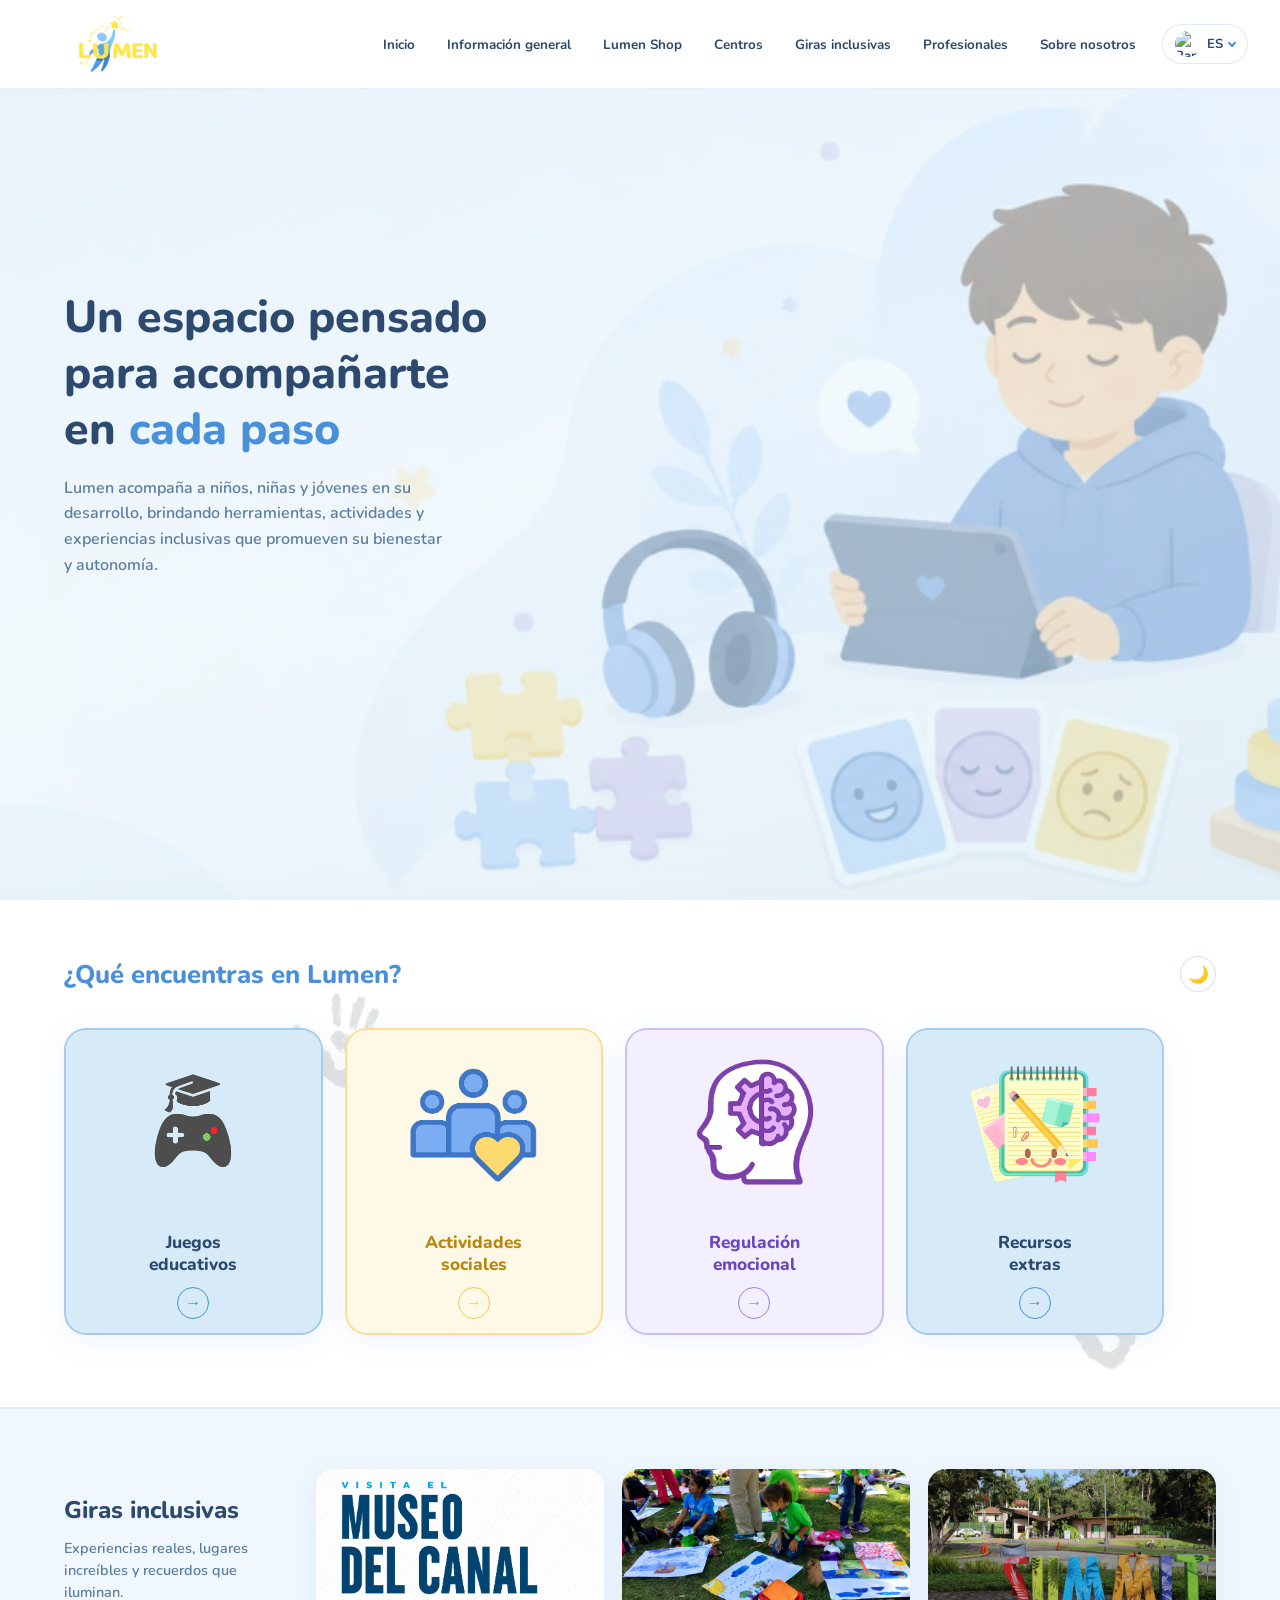
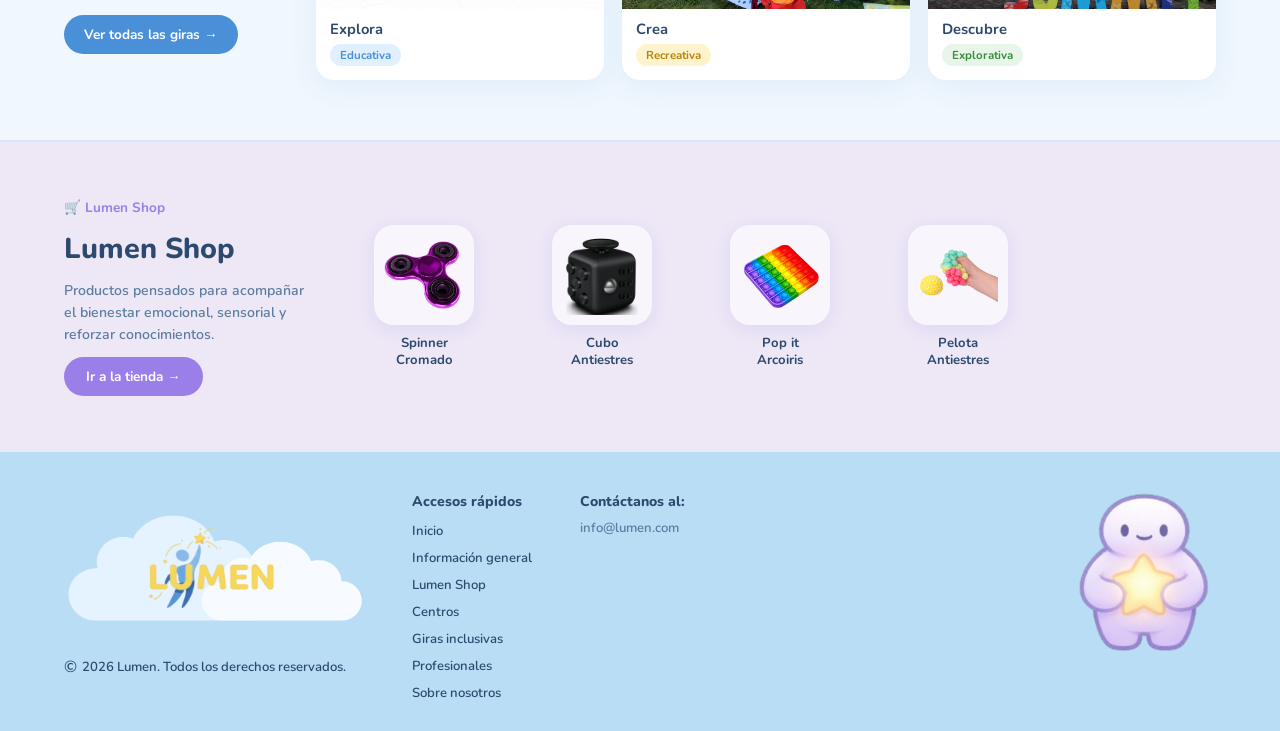
==== index.html @ 27583f51 "Update favicon link in index.html" ====
<!DOCTYPE html>
<html lang="es">
<head>
  <meta charset="UTF-8" />
  <meta name="viewport" content="width=device-width, initial-scale=1.0"/>
  <title>LUMEN</title>
  <link rel="icon" type="image/png" href="Imagenes/Lg.png"/>
  <!-- Google Fonts -->
  <link rel="preconnect" href="https://fonts.googleapis.com"/>
  <link rel="preconnect" href="https://fonts.gstatic.com" crossorigin/>
  <link href="https://fonts.googleapis.com/css2?family=Baloo+2:wght@600;800&family=Nunito:wght@400;600;700;800&display=swap" rel="stylesheet"/>
  <link rel="stylesheet" href="styles2.css"/>
</head>
 
<body>
 
  <!-- ==========================================
       PRIMERA SECCIÓN – HERO
  ========================================== -->
  <section class="hero" id="heroSection">
 
    <!-- NAVBAR -->
    <nav class="navbar" role="navigation" aria-label="Navegación principal">
 
      <!-- Logo a la izquierda -->
      <div class="nav-logo">
        <img src="Imagenes/Lg.png" alt="Logo Lumen" class="logo-img"/>
      </div>
 
      <!-- Links centrados -->
      <div class="nav-links">
 
        <!-- Inicio -->
        <a href="#" class="nav-btn" data-i18n="nav_inicio">Inicio</a>
 
        <!-- =====================================================
             INFORMACIÓN GENERAL – con dropdown
             Al hacer clic muestra submenú con temas de autismo
        ===================================================== -->
        <div class="nav-item">
          <button class="nav-btn" data-i18n="nav_info">Información general</button>
          <!-- Submenú de Información general -->
          <div class="nav-dropdown">
            <a href="#" class="nav-drop-link" data-i18n="drop_autism">¿Qué es el autismo?</a>
            <a href="#" class="nav-drop-link" data-i18n="drop_causes">Causas del autismo</a>
            <a href="#" class="nav-drop-link" data-i18n="drop_levels">Niveles de autismo</a>
            <a href="#" class="nav-drop-link" data-i18n="drop_signs">Señales de alerta</a>
            <a href="#" class="nav-drop-link" data-i18n="drop_girls">Autismo en niñas y...</a>
            <a href="#" class="nav-drop-link" data-i18n="drop_conditions">Condiciones asociadas...</a>
          </div>
        </div>
 
        <!-- Lumen Shop: enlace simple sin submenú -->
        <a href="#" class="nav-btn" data-i18n="nav_shop">Lumen Shop</a>
 
        <!-- Centros: enlace simple sin submenú -->
        <a href="#" class="nav-btn" data-i18n="nav_centers">Centros</a>
 
        <!-- Giras inclusivas: enlace simple sin submenú -->
        <a href="#" class="nav-btn" data-i18n="nav_tours">Giras inclusivas</a>
 
        <!-- Profesionales: enlace simple sin submenú -->
        <a href="#" class="nav-btn" data-i18n="nav_pros">Profesionales</a>
 
        <!-- =====================================================
             SOBRE NOSOTROS – con dropdown
             Al hacer clic muestra submenú con páginas internas
        ===================================================== -->
        <div class="nav-item">
          <button class="nav-btn" data-i18n="nav_about">Sobre nosotros</button>
          <!-- Submenú de Sobre nosotros -->
          <div class="nav-dropdown">
            <a href="#" class="nav-drop-link" data-i18n="drop_who">¿Quiénes somos?</a>
            <a href="#" class="nav-drop-link" data-i18n="drop_mission">Misión y visión</a>
            <a href="#" class="nav-drop-link" data-i18n="drop_contact">Contacto</a>
          </div>
        </div>
 
      </div>
 
      <!-- Controles: solo idioma (el tema está en sections-header) -->
      <div class="nav-controls">
 
        <!-- Selector de idioma -->
        <div class="lang-wrapper" id="langWrapper">
          <button class="lang-btn" id="langBtn"
                  aria-haspopup="listbox"
                  aria-expanded="false"
                  aria-label="Seleccionar idioma">
            <img src="https://flagcdn.com/w80/es.png" class="flag" id="langFlag" alt="Bandera"/>
            <span id="langLabel">ES</span>
            <span class="lang-chevron"></span>
          </button>
 
          <div class="lang-dropdown" id="langDropdown" role="listbox">
            <div class="lang-option selected" role="option" data-lang="es" tabindex="0">
              <img src="https://flagcdn.com/w80/es.png" class="flag" alt="Español"/>
              <span>ES</span>
            </div>
            <div class="lang-option" role="option" data-lang="en" tabindex="0">
              <img src="https://flagcdn.com/w80/gb.png" class="flag" alt="English"/>
              <span>EN</span>
            </div>
          </div>
        </div>
 
      </div>
    </nav>
 
    <!-- CONTENIDO HERO -->
    <div class="hero-content">
 
      <div class="hero-text">
        <!-- Título con palabra resaltada -->
        <h1 class="hero-title">
          <span data-i18n="hero_title_1">Un espacio pensado<br>para acompañarte<br>en </span>
          <span class="hero-highlight" data-i18n="hero_title_highlight">cada paso</span>
        </h1>
 
        <!-- Descripción -->
        <p class="hero-description" data-i18n="hero_desc">
          Lumen acompaña a niños, niñas y jóvenes en su desarrollo, brindando herramientas,
          actividades y experiencias inclusivas que promueven su bienestar y autonomía.
        </p>
      </div>
 
    </div>
 
  </section>
 
  <!-- ==========================================
       SEGUNDA SECCIÓN – ¿QUÉ ENCUENTRAS EN LUMEN?
  ========================================== -->
  <section class="sections-wrapper" aria-labelledby="sectionsHeading">
 
    <!-- Botón de tema reubicado aquí, reemplaza el badge "Modo Guiado" -->
    <div class="sections-header">
      <h2 class="sections-title" id="sectionsHeading" data-i18n="sections_title">
        ¿Qué encuentras en Lumen?
      </h2>
      <!-- Botón modo oscuro/claro -->
      <button class="theme-btn" id="themeBtn" aria-label="Cambiar tema">
        <span class="theme-icon" id="themeIcon">🌙</span>
      </button>
    </div>
 
    <!-- Huellas decorativas de fondo -->
    <div class="handprints" aria-hidden="true">
      <span class="hp hp1">
        <img src="Imagenes/H.png" alt="Huellas de manos"/>
      </span>
      <span class="hp hp2">
        <img src="Imagenes/H.png" alt="Huellas de manos"/>
      </span>
      <span class="hp hp3">
        <img src="Imagenes/H.png" alt="Huellas de manos"/>
      </span>
    </div>
 
    <div class="cards-grid">
 
      <!-- JUEGOS EDUCATIVOS -->
      <a class="section-card card-blue" href="https://www.google.com">
        <div class="card-img-area">
          <div class="card-img-placeholder">
            <img src="Imagenes/J.E.png" alt="Juegos educativos"/>
          </div>
        </div>
        <div class="card-label" data-i18n="card_juegos">Juegos<br>educativos</div>
        <div class="card-arrow">→</div>
      </a>
 
      <!-- ACTIVIDADES SOCIALES -->
      <a class="section-card card-yellow" href="#">
        <div class="card-img-area">
          <div class="card-img-placeholder">
            <img src="Imagenes/actividades sociales.png" alt="Actividades sociales"/>
          </div>
        </div>
        <div class="card-label" data-i18n="card_actividades">Actividades<br>sociales</div>
        <div class="card-arrow">→</div>
      </a>
 
      <!-- REGULACIÓN EMOCIONAL -->
      <a class="section-card card-purple" href="#">
        <div class="card-img-area">
          <div class="card-img-placeholder">
            <img src="Imagenes/Re.E..png" alt="Regulación emocional"/>
          </div>
        </div>
        <div class="card-label" data-i18n="card_regulacion">Regulación<br>emocional</div>
        <div class="card-arrow">→</div>
      </a>
 
      <!-- RECURSOS EXTRAS -->
      <a class="section-card card-blue" href="#">
        <div class="card-img-area">
          <div class="card-img-placeholder">
            <img src="Imagenes/Recursos Extra.png" alt="Recursos extras"/>
          </div>
        </div>
        <div class="card-label" data-i18n="card_recursos">Recursos<br>extras</div>
        <div class="card-arrow">→</div>
      </a>
 
    </div>
  </section>
 
  <!-- ==========================================
       TERCERA SECCIÓN – GIRAS INCLUSIVAS
  ========================================== -->
  <section id="giras" class="tours-section" aria-labelledby="toursHeading">
 
    <div class="tours-left">
      <h2 class="tours-title" id="toursHeading" data-i18n="tours_title">Giras inclusivas</h2>
      <p class="tours-desc" data-i18n="tours_desc">Experiencias reales, lugares increíbles y recuerdos que iluminan.</p>
      <a href="#" class="tours-btn" data-i18n="tours_btn">Ver todas las giras →</a>
    </div>
 
    <div class="tours-cards">
 
      <div class="tour-card">
        <div class="tour-img-wrap">
          <img src="Imagenes/MC.png" alt="Museo del Canal" class="tour-img"/>
        </div>
        <div class="tour-card-label">
          <span data-i18n="tour1_name">Explora</span>
          <span class="tour-tag tour-tag-edu" data-i18n="tour1_tag">Educativa</span>
        </div>
      </div>
 
      <div class="tour-card">
        <div class="tour-img-wrap">
          <img src="Imagenes/Create.png" alt="Crea" class="tour-img" />
        </div>
        <div class="tour-card-label">
          <span data-i18n="tour2_name">Crea</span>
          <span class="tour-tag tour-tag-rec" data-i18n="tour2_tag">Recreativa</span>
        </div>
      </div>
 
      <div class="tour-card">
        <div class="tour-img-wrap">
          <img src="Imagenes/S.png" alt="Descubre" class="tour-img"/>
        </div>
        <div class="tour-card-label">
          <span data-i18n="tour3_name">Descubre</span>
          <span class="tour-tag tour-tag-exp" data-i18n="tour3_tag">Explorativa</span>
        </div>
      </div>
 
    </div>
  </section>
 
  <!-- ==========================================
       CUARTA SECCIÓN – LUMEN SHOP
  ========================================== -->
  <section id="shop" class="shop-section" aria-labelledby="shopHeading">
 
    <div class="shop-left">
      <p class="shop-icon-label">🛒 <span data-i18n="shop_label">Lumen Shop</span></p>
      <h2 class="shop-title" id="shopHeading" data-i18n="shop_title">Lumen Shop</h2>
      <p class="shop-desc" data-i18n="shop_desc">Productos pensados para acompañar el bienestar emocional, sensorial y reforzar conocimientos.</p>
      <a href="#" class="shop-btn" data-i18n="shop_btn">Ir a la tienda →</a>
    </div>
 
    <div class="shop-products">
 
      <div class="product-card">
        <div class="product-img-wrap">
          <img src="Imagenes/Spinner.png" alt="Spinner Cromado" class="product-img"/>
        </div>
        <p class="product-name" data-i18n="prod1">Spinner<br>Cromado</p>
      </div>
 
      <div class="product-card">
        <div class="product-img-wrap">
          <img src="Imagenes/Cubo.png" alt="Cubo Antiestres" class="product-img"/>
        </div>
        <p class="product-name" data-i18n="prod2">Cubo<br>Antiestres</p>
      </div>
 
      <div class="product-card">
        <div class="product-img-wrap">
          <img src="Imagenes/POP.png" alt="Pop it Arcoiris" class="product-img"/>
        </div>
        <p class="product-name" data-i18n="prod3">Pop it<br>Arcoiris</p>
      </div>
 
      <div class="product-card">
        <div class="product-img-wrap">
          <img src="Imagenes/Pelota.png" alt="Pelota Antiestres" class="product-img"/>
        </div>
        <p class="product-name" data-i18n="prod4">Pelota<br>Antiestres</p>
      </div>
 
    </div>
  </section>
 
  <!-- ==========================================
       FOOTER
  ========================================== -->
  <footer class="site-footer" role="contentinfo">
 
    <div class="footer-brand">
      <div class="footer-logo-wrap">
        <img src="Imagenes/cloud.png" alt="Logo Lumen" class="footer-logo-img"/>
            </div>
      <p class="footer-copy">
        <span class="copy-icon">©</span>
        <span data-i18n="footer_copy">2026 Lumen. Todos los derechos reservados.</span>
      </p>
    </div>
 
    <div class="footer-links">
      <p class="footer-col-title" data-i18n="footer_access">Accesos rápidos</p>
      <ul>
        <li><a href="#" data-i18n="nav_home">Inicio</a></li>
        <li><a href="#" data-i18n="nav_info">Información general</a></li>
        <li><a href="#" data-i18n="nav_shop">Lumen Shop</a></li>
        <li><a href="#" data-i18n="nav_centers">Centros</a></li>
        <li><a href="#" data-i18n="nav_tours">Giras inclusivas</a></li>
        <li><a href="#" data-i18n="nav_pros">Profesionales</a></li>
        <li><a href="#" data-i18n="nav_about">Sobre nosotros</a></li>
      </ul>
    </div>
 
    <div class="footer-contact">
      <p class="footer-col-title" data-i18n="footer_contact">Contáctanos al:</p>
      <p class="footer-contact-info">info@lumen.com</p>
    </div>
 
    <div class="footer-mascot" aria-hidden="true">
      <img src="Imagenes/Nu.png" alt="Mascota Lumen" class="mascot-img"/>
    </div>
 
  </footer>
 
  <script src="script2.js"></script>
 
</body>
</html>
---- styles2.css ----
/* =========================================================
   VARIABLES DEL TEMA – MODO CLARO
   Define todos los colores, sombras y radios del sitio.
   Modificar aquí afecta globalmente el diseño.
========================================================= */
:root {
  /* Colores principales de marca */
  --gold:           #f7c94b;
  --gold-dark:      #e8a800;
  --blue-brand:     #4a90d9;
  --blue-dark:      #2563ae;
  --blue-figure:    #5ab0e8;
  --purple-brand:   #9b7fe8;
  --yellow-brand:   #f9c74f;
  --green-brand:    #90be6d;
 
  /* Colores de texto en modo claro */
  --text-main:      #2d4a6e;
  --text-soft:      #5a7da0;
  --text-light:     #8aafc8;
 
  /* Colores de fondo en modo claro */
  --bg-body:        #f0f7fd;
  --bg-hero:        #dff0fb;
  --bg-card:        #ffffff;
  --bg-card-lavel:  #ffffff;
  --bg-sections:    #ffffff;
  --bg-shop:        #ede7f6;
  --bg-footer:      #b8ddf5;
 
  /* Fondo de la navbar: blanco sólido en modo claro */
  --bg-navbar:      #ffffff;
  /* Color de los links de la navbar en modo claro */
  --nav-link-color: #2d4a6e;
  /* Borde inferior de la navbar */
  --nav-border:     rgba(74,144,217,.15);
 
  /* Bordes y sombras */
  --border-card:    rgba(74,144,217,.14);
  --shadow-soft:    0 8px 32px rgba(74,144,217,.13);
  --shadow-card:    0 6px 28px rgba(74,144,217,.10);
  --shadow-hover:   0 18px 42px rgba(74,144,217,.22);
 
  /* Radios y transición global */
  --radius-pill:    999px;
  --radius-card:    22px;
  --transition:     0.28s cubic-bezier(.4,0,.2,1);
}
 
/* =========================================================
   MODO OSCURO
   Se activa cuando el <html> tiene data-theme="dark".
   Sobreescribe las variables del modo claro con versiones oscuras.
   Cómo funciona: JavaScript agrega data-theme="dark" al <html>
   y estas variables reemplazan automáticamente a las del :root.
========================================================= */
[data-theme="dark"] {
  /* Fondos oscuros para cada sección */
  --bg-body:        #0f1923;
  --bg-hero:        #111e2d;
  --bg-card:        rgba(30,50,80,.6);
  --bg-sections:    #12202e;
  --bg-shop:        #1e1535;
  --bg-footer:      #0d1b2a;
 
  /* Navbar oscura: fondo semi-transparente con blur */
  --bg-navbar:      rgba(15,25,35,.95);
  /* Links de la navbar en modo oscuro */
  --nav-link-color: #c8dff0;
  /* Borde inferior más visible en modo oscuro */
  --nav-border:     rgba(74,144,217,.2);
 
  /* Textos adaptados para fondos oscuros */
  --text-main:      #e0eaf4;
  --text-soft:      #8aafc8;
  --text-light:     #5a7da0;
 
  /* Bordes y sombras en modo oscuro */
  --border-card:    rgba(74,144,217,.22);
  --shadow-soft:    0 8px 32px rgba(0,0,0,.35);
  --shadow-card:    0 6px 28px rgba(0,0,0,.3);
  --shadow-hover:   0 18px 42px rgba(74,144,217,.18);
 
  /* Azules ligeramente más claros para mejor contraste */
  --blue-brand:     #5aa3e8;
  --blue-dark:      #7bb8f0;
}
 
/* =========================================================
   RESET BASE
   Elimina márgenes y paddings por defecto del navegador
========================================================= */
*, *::before, *::after {
  margin: 0;
  padding: 0;
  box-sizing: border-box;
}
 
html {
  scroll-behavior: smooth;
  /* Transición suave al cambiar de tema */
  transition: background-color .3s ease, color .3s ease;
}
 
body {
  font-family: 'Nunito', sans-serif;
  min-height: 100vh;
  overflow-x: hidden;
  background: var(--bg-body);
  color: var(--text-main);
  /* Transición al cambiar tema afecta fondo y texto del body */
  transition: background-color .3s ease, color .3s ease;
}
 
/* =========================================================
   NAVBAR – Barra de navegación principal
   Modificada para coincidir con el diseño de referencia:
   - Fondo blanco en modo claro, oscuro en modo dark
   - Borde inferior sutil
   - Logo izquierda | Links centro | Controles derecha
========================================================= */

.navbar {
  position: fixed;
  top: 0;
  left: 0;
  width: 100%;

  z-index: 1000;

  display: flex;
  justify-content: space-between;
  align-items: center;
  gap: 12px;

  padding: 14px 32px;

  background: var(--bg-navbar);
  border-bottom: 1.5px solid var(--nav-border);

  backdrop-filter: blur(12px);

  transition: background .3s ease, border-color .3s ease;

  flex-wrap: wrap;
}
 
/*Logo de la barra de navegacion
   Posicionado a la izquierda, combina imagen + texto */
.nav-logo {
  display: flex;
  align-items: left;
  gap: 6px;
  flex-shrink: 0; /* Evita que el logo se encoja */
  text-decoration: none;
}
 
/* Imagen del logo */
.logo-img {
  width: 170px;
  height: 60px;
  object-fit: contain;
}

/* LINKS DE NAVEGACIÓN */
.nav-links {
  display: flex;
  align-items: right;
  gap: 4px;
  flex-wrap: wrap;
  justify-content: right;
  flex: 1; /* Ocupa el espacio central disponible */
}
 
/* Estilo base de cada botón de navegación */
.nav-btn {
  font-family: 'Nunito', sans-serif;
  font-size: .84rem;
  font-weight: 700;
/* Color del texto adaptado a la variable del tema */

  color: var(--nav-link-color);

 /* Fondo transparente con bordes redondeados */

  background: transparent;
  border: none;
  border-radius: var(--radius-pill);

  padding: 7px 14px;
  cursor: pointer;
  white-space: nowrap;

  text-decoration: none;

  transition: var(--transition);
}

/* Hover: fondo azul muy suave */
.nav-btn:hover {
  background: rgba(74,144,217,.08);
  color: var(--blue-brand);
}
 
/* Estado activo: pill azul sólido (solo para "Inicio") */
.nav-btn.active {
  background: var(--blue-brand);
  color: #ffffff;
  padding: 7px 20px;
}
 
.nav-btn.active:hover {
  background: var(--blue-dark);
  color: #ffffff;
}
 
/* CONTROLES DERECHOS – botón de tema + idioma*/
.nav-controls {
  display: flex;
  align-items: center;
  gap: 8px;
  flex-shrink: 0;
}
 
/* BOTÓN DE CAMBIO DE TEMA (MODO OSCURO / CLARO) */
.theme-btn {
  /* Círculo compacto para el ícono de tema */
  width: 36px;
  height: 36px;
  border-radius: 50%;
 
  /* Borde sutil color azul marca */
  border: 1.5px solid rgba(74,144,217,.25);
 
  /* Fondo claro con efecto cristal */
  background: rgba(255,255,255,.7);
  backdrop-filter: blur(6px);
 
  cursor: pointer;
  display: flex;
  align-items: center;
  justify-content: center;
  font-size: 1.05rem;
 
  transition: var(--transition);
}
 
.theme-btn:hover {
  background: rgba(255,255,255,.95);
  transform: scale(1.1) rotate(15deg);
  box-shadow: var(--shadow-soft);
}
 
/* Adaptación del botón de tema en modo oscuro */
[data-theme="dark"] .theme-btn {
  background: rgba(30,50,80,.7);
  border-color: rgba(100,160,220,.4);
}
 
[data-theme="dark"] .theme-btn:hover {
  background: rgba(40,65,100,.9);
}
 
/* SELECTOR DE IDIOMA
   Muestra bandera circular + código de idioma*/
.lang-wrapper {
  position: relative;
}
 
/* Botón del selector de idioma */
.lang-btn {
  display: flex;
  align-items: center;
  gap: 6px;
  padding: 6px 12px;
 
  border: 1.5px solid rgba(74,144,217,.2);
  border-radius: var(--radius-pill);
 
  /* Fondo semi-transparente */
  background: rgba(255,255,255,.6);
  backdrop-filter: blur(8px);
 
  cursor: pointer;
  font-family: 'Nunito', sans-serif;
  font-size: .82rem;
  font-weight: 700;
  color: var(--text-main);
  transition: var(--transition);
}
 
.lang-btn:hover {
  background: rgba(255,255,255,.95);
  box-shadow: var(--shadow-soft);
}
 
/* Adaptación del selector de idioma en modo oscuro */
[data-theme="dark"] .lang-btn {
  background: rgba(30,50,80,.7);
  border-color: rgba(100,160,220,.3);
  color: var(--text-main);
}
 
/* Flecha indicadora del dropdown de idioma */
.lang-chevron {
  display: inline-block;
  border-right: 2px solid var(--blue-brand);
  border-bottom: 2px solid var(--blue-brand);
  width: 6px;
  height: 6px;
  transform: rotate(45deg);
  transition: transform var(--transition);
  margin-top: -3px;
}
 
/* Rota la flecha cuando el dropdown está abierto */
.lang-btn[aria-expanded="true"] .lang-chevron {
  transform: rotate(-135deg);
  margin-top: 2px;
}
 
/* Panel del dropdown de idioma */
.lang-dropdown {
  position: absolute;
  top: calc(100% + 8px);
  right: 0;
  min-width: 100px;
  background: var(--bg-card);
  border: 1.5px solid var(--border-card);
  border-radius: 14px;
  overflow: hidden;
  box-shadow: var(--shadow-soft);
 
  /* Estado inicial: oculto con animación */
  opacity: 0;
  transform: translateY(-6px) scale(.96);
  pointer-events: none;
  transition: opacity .22s ease, transform .22s ease;
  z-index: 200;
}
 
/* Estado abierto del dropdown de idioma */
.lang-dropdown.open {
  opacity: 1;
  transform: translateY(0) scale(1);
  pointer-events: all;
}
 
/* Cada opción dentro del dropdown de idioma */
.lang-option {
  display: flex;
  align-items: center;
  gap: 8px;
  padding: 10px 16px;
  cursor: pointer;
  font-size: .85rem;
  font-weight: 700;
  color: var(--text-main);
  transition: background var(--transition);
}
 
.lang-option:hover    { background: var(--bg-sections); }
.lang-option.selected { background: rgba(74,144,217,.12); }
 
/* Bandera circular en navbar y dropdown */
.flag {
  width: 26px;
  height: 26px;
  border-radius: 50%;
  object-fit: cover;
  flex-shrink: 0;
}
 
/* =========================================================
   DROPDOWN DE NAVEGACIÓN
   Submenú que aparece al hacer clic en botones específicos.
   Se muestra solo cuando el .nav-item tiene clase "open",
   la cual es añadida/removida por JavaScript.
========================================================= */
 
/* Contenedor relativo para que el dropdown se posicione correctamente */
.nav-item {
  position: relative;
  display: inline-flex;
}
 
/* Panel del dropdown de navegación – oculto por defecto */
.nav-dropdown {
  position: absolute;
  top: calc(100% + 2px);
  left: 0;
  min-width: 210px;
 
  /* Fondo azul igual al de los botones activos */
  background: var(--blue-brand);
  border-radius: 14px;
  overflow: hidden;
  box-shadow: 0 12px 36px #649dd3;
  border: 1.5px solid rgba(255,255,255,.18);
 
  /* Estado oculto con animación de entrada */
  opacity: 0;
  transform: translateY(-8px) scale(.97);
  pointer-events: none;
  transition: opacity .22s ease, transform .22s ease;
  z-index: 300;
}
 

/* Mostrar dropdown al pasar el cursor */
.nav-item:hover .nav-dropdown {
  opacity: 1;
  transform: translateY(0) scale(1);
  pointer-events: all;
}
 
/* Links individuales dentro del dropdown de navegación */
.nav-drop-link {
  display: block;
  padding: 10px 18px;
  font-family: 'Nunito', sans-serif;
  font-size: .84rem;
  font-weight: 700;
 
  /* Texto blanco sobre fondo azul */
  color: #ffffff;
  text-decoration: none;
 
  /* Separador entre links */
  border-bottom: 1px solid rgba(255,255,255,.12);
  transition: background var(--transition), padding-left var(--transition);
}
 
.nav-drop-link:last-child {
  border-bottom: none;
}
 
/* Hover: fondo más claro + desplazamiento del texto */
.nav-drop-link:hover {
  background: rgba(255,255,255,.18);
  padding-left: 24px;
}
 
/* Adaptación del dropdown de nav en modo oscuro */
[data-theme="dark"] .nav-dropdown {
  background: #1a3050;
  border-color: rgba(100,160,220,.3);
  box-shadow: 0 12px 36px rgba(0,0,0,.4);
}
 
/* =========================================================
   HERO – SECCIÓN PRINCIPAL
   Fondo con imagen personalizable, overlay de color
========================================================= */
.hero {
  position: relative;
  min-height: 100vh;
  display: flex;
  flex-direction: column;
 
  /* IMAGEN DE FONDO – cambia esta ruta para actualizarla */
  background-image: url('Imagenes/Bg4.0.png');
  background-size: cover;
  background-position: center;
  background-repeat: no-repeat;
 
  /* Color de fondo si la imagen no carga */
  background-color: var(--bg-hero);
  transition: background-color .3s ease;
}
 
/* Overlay semitransparente sobre la imagen de fondo */
.hero::before {
  content: '';
  position: absolute;
  inset: 0;
  background: linear-gradient(
    160deg,
    rgba(223,240,251,0.72) 0%,
    rgba(234,246,253,0.60) 50%,
    rgba(212,236,247,0.55) 100%
  );
  pointer-events: none;
  transition: background .3s ease;
}
 
/* Overlay más oscuro en modo dark para mantener legibilidad */
[data-theme="dark"] .hero::before {
  background: linear-gradient(
    160deg,
    rgba(10,20,35,0.82) 0%,
    rgba(15,28,48,0.75) 50%,
    rgba(10,22,40,0.80) 100%
  );
}
 
/* Contenido del hero: texto centrado verticalmente */
.hero-content {
  position: relative;
  z-index: 1;
  flex: 1;
  display: flex;
  align-items: center;
  padding: 40px 5vw 72px;
}
 
.hero-text { max-width: 460px; }
 
/* Título principal grande */
.hero-title {
  font-family: 'Nunito', sans-serif;
  font-size: clamp(1.8rem, 4vw, 2.8rem);
  font-weight: 800;
  color: var(--text-main);
  line-height: 1.25;
  margin-bottom: 18px;
}
 
/* Palabra resaltada en azul dentro del título */
.hero-highlight { color: var(--blue-brand); }
 
/* Descripción debajo del título */
.hero-description {
  font-size: clamp(.88rem, 1.5vw, 1rem);
  font-weight: 600;
  color: var(--text-soft);
  line-height: 1.6;
  max-width: 380px;
}
 
/* SEGUNDA SECCIÓN – ¿QUÉ ENCUENTRAS EN LUMEN?*/
.sections-wrapper {
  background: var(--bg-sections);
  padding: 56px 5vw 72px;
  position: relative;
  overflow: hidden;
  transition: background .3s ease;
}
 
/* Cabecera: título y badge en la misma fila */
.sections-header {
  display: flex;
  align-items: center;
  justify-content: space-between;
  margin-bottom: 36px;
  flex-wrap: wrap;
  gap: 12px;
}
 
.sections-title {
  font-family: 'Nunito', sans-serif;
  font-size: clamp(1.2rem, 2.5vw, 1.6rem);
  font-weight: 800;
  color: var(--blue-brand);
}
 

/* Huellas decorativas en el fondo de la sección */
.handprints {
    position: absolute;
    inset: 0;
    pointer-events: none;
    overflow: hidden;
}

.hp {
    position: absolute;
    opacity: .12;
}

[data-theme="dark"] .hp {
    opacity: .06;
}

.hp img {
    width: 220px;
    height: auto;
    display: block;
    filter: brightness(0.14);
}

[data-theme="dark"] .hp img {
    filter: brightness(1.2);
}

.hp1 {
    bottom: 10%;
    left: 2%;
    transform: rotate(-30deg);
}

.hp2 {
    top: 15%;
    left: 18%;
    transform: rotate(15deg);
}

.hp3 {
    bottom: 5%;
    right: 5%;
    transform: rotate(10deg);
}

/* Grid de 4 tarjetas */
.cards-grid {
  display: grid;
  grid-template-columns: repeat(4, 1fr);;
  gap: 22px;
  max-width: 1100px;
  position: relative;
  z-index: 1;
}
 
/* Base de cada tarjeta (es un enlace <a>) */
.section-card {
  background: var(--bg-card);
  border-radius: var(--radius-card);
  border: 2px solid transparent;
  box-shadow: var(--shadow-card);
  overflow: hidden;
  display: flex;
  flex-direction: column;
  text-decoration: none;
  color: inherit;
  transition: transform var(--transition), box-shadow var(--transition), border-color var(--transition);
}
 
.section-card:hover {
  transform: translateY(-7px);
  box-shadow: var(--shadow-hover);
}
 
/* Colores de borde por categoría */
.card-blue:hover   { border-color: var(--blue-brand); }
.card-yellow:hover { border-color: var(--yellow-brand); }
.card-purple:hover { border-color: var(--purple-brand); }
 
/* Área de imagen dentro de la tarjeta */
.card-img-area {
  display: flex;
  align-items: center;
  justify-content: center;
  padding: 28px 20px;
  min-height: 180px;
  position: relative;
  overflow: hidden;
  transition: background .3s ease;
}
 
/* Fondos de color suave por categoría (modo claro) */
.card-blue   .card-img-area { background: #d6eaf8; }
.card-yellow .card-img-area { background: #fef9e7; }
.card-purple .card-img-area { background: #f3effe; }
 
/* Fondos más oscuros en modo dark */
[data-theme="dark"] .card-blue   .card-img-area { background: #12253a; }
[data-theme="dark"] .card-yellow .card-img-area { background: #2a2210; }
[data-theme="dark"] .card-purple .card-img-area { background: #1e1535; }
 
/* Blob decorativo detrás de la imagen */
.card-img-area::before {
  content: '';
  position: absolute;
  width: 130px;
  height: 130px;
  border-radius: 60% 40% 55% 45% / 50% 60% 40% 55%;
  z-index: 0;
  display: none;
}
 
.card-blue   .card-img-area::before { background: rgba(74,144,217,.18); }
.card-yellow .card-img-area::before { background: rgba(249,199,79,.22); }
.card-purple .card-img-area::before { background: rgba(155,127,232,.2); }

/* Contenedor de la imagen de la tarjeta */
.card-img-placeholder {
  width: 130px;
  height: 130px;
  border-radius: 0;
  background: transparent;
  overflow: visible;
}
 
.card-img-placeholder img {
  width: 100%;
  height: 100%;
  object-fit: contain;
}
 
/* Texto del nombre de la tarjeta */
.card-label {
  padding: 16px 16px 10px;
  text-align: center;
  font-size: clamp(.92rem, 1.4vw, 1.08rem);
  font-weight: 800;
  line-height: 1.3;
  transition: color .3s;
}
 
.card-yellow .card-label { color: #b8860b; }
.card-purple .card-label { color: #6b46c1; }
 
[data-theme="dark"] .card-yellow .card-label { color: #f9c74f; }
[data-theme="dark"] .card-purple .card-label { color: #c4a8f8; }
 
/* Flecha al pie de la tarjeta */
.card-purple .card-arrow {
  display: inline-flex;
  align-items: center;
  justify-content: center;
  width: 32px;
  height: 32px;
  border-radius: 50%;
  border: 1.5px solid var(--purple-brand);
  color: var(--purple-brand);
  margin: 0 auto 14px;
}

.card-purple {
  background: #f3effe;
}

[data-theme="dark"] .card-purple {
  background: #1e1535;
}

.card-yellow .card-arrow {
  display: inline-flex;
  align-items: center;
  justify-content: center;
  width: 32px;
  height: 32px;
  border-radius: 50%;
  border: 1.5px solid var(--yellow-brand);
  color: var(--yellow-brand);
  margin: 0 auto 14px;
}

.card-yellow { 
  background: #fef9e7; 
}

[data-theme="dark"] .card-yellow {
  background: #2a2210;
}

.card-blue .card-arrow {
  display: inline-flex;
  align-items: center;
  justify-content: center;
  width: 32px;
  height: 32px;
  border-radius: 50%;
  border: 1.5px solid var(--blue-brand);
  color: var(--blue-brand);
  margin: 0 auto 14px;
}

.card-blue   { 
  background: #d6eaf8; 
}
[data-theme="dark"] .card-blue {
  background: #12253a;
}
 
.card-blue   { border-color: rgba(74,144,217,.35);  }
.card-yellow { border-color: rgba(249,199,79,.55);  }
.card-purple { border-color: rgba(155,127,232,.45); }
.section-card:hover { transform: translateX(4px); }
 
/* =========================================================
   TERCERA SECCIÓN – GIRAS INCLUSIVAS
========================================================= */
.tours-section {
  display: flex;
  align-items: center;
  gap: 32px;
  padding: 60px 5vw;
  background: var(--bg-body);
  transition: background .3s ease;
  flex-wrap: wrap;
}
 
.tours-left {
  flex: 0 0 220px;
  display: flex;
  flex-direction: column;
  gap: 12px;
}
 
.tours-title {
  font-size: clamp(1.2rem, 2.2vw, 1.5rem);
  font-weight: 800;
  color: var(--text-main);
}
 
.tours-desc {
  font-size: .9rem;
  font-weight: 600;
  color: var(--text-soft);
  line-height: 1.5;
}
 
/* Botón "Ver todas las giras" */
.tours-btn {
  display: inline-flex;
  align-items: center;
  gap: 6px;
  font-size: .85rem;
  font-weight: 700;
  color: #fff;
  background: var(--blue-brand);
  border-radius: var(--radius-pill);
  padding: 10px 20px;
  text-decoration: none;
  transition: var(--transition);
  width: fit-content;
}
 
.tours-btn:hover {
  background: var(--blue-dark);
  transform: translateY(-2px);
  box-shadow: 0 6px 18px rgba(74,144,217,.3);
}
 
.tours-cards {
  display: flex;
  gap: 18px;
  flex: 1;
  flex-wrap: wrap;
}
 
/* Tarjeta individual de tour */
.tour-card {
  flex: 1;
  min-width: 140px;
  border-radius: 18px;
  overflow: hidden;
  background: var(--bg-card);
  box-shadow: var(--shadow-card);
  transition: transform var(--transition), box-shadow var(--transition);
}
 
.tour-card:hover {
  transform: translateY(-5px);
  box-shadow: var(--shadow-hover);
}
 
.tour-img-wrap {
  position: relative;
  height: 140px;
  overflow: hidden;
  background: #c5d8e8;
}
 
.tour-img { width: 100%; height: 100%; object-fit: cover; }
 
/* Texto fallback si la imagen no carga */
.tour-img-fallback {
  position: absolute;
  inset: 0;
  display: flex;
  align-items: center;
  justify-content: center;
  font-family: 'Baloo 2', cursive;
  font-size: 1.4rem;
  font-weight: 800;
  color: #2d4a6e;
  text-align: center;
  line-height: 1.2;
  background: linear-gradient(135deg, #b8d8ea, #d0e8f5);
}
 
.tour-card-label {
  padding: 10px 14px 14px;
  display: flex;
  flex-direction: column;
  gap: 5px;
}
 
.tour-card-label span:first-child {
  font-size: .92rem;
  font-weight: 700;
  color: var(--text-main);
}
 
/* Tags de categoría del tour */
.tour-tag { font-size: .72rem; font-weight: 700; border-radius: var(--radius-pill); padding: 3px 10px; width: fit-content; }
.tour-tag-edu { background: #e0f0ff; color: var(--blue-brand); }
.tour-tag-rec { background: #fff3cd; color: #b8860b; }
.tour-tag-exp { background: #e8f5e9; color: #388e3c; }
 
/* =========================================================
   CUARTA SECCIÓN – LUMEN SHOP
========================================================= */
.shop-section {
  display: flex;
  align-items: center;
  gap: 40px;
  padding: 56px 5vw;
  background: var(--bg-shop);
  transition: background .3s ease;
  flex-wrap: wrap;
}
 
.shop-left {
  flex: 0 0 240px;
  display: flex;
  flex-direction: column;
  gap: 12px;
}
 
.shop-icon-label { font-size: .85rem; font-weight: 700; color: var(--purple-brand); }
 
.shop-title {
  font-size: clamp(1.3rem, 2.5vw, 1.8rem);
  font-weight: 800;
  color: var(--text-main);
}
 
.shop-desc { font-size: .88rem; font-weight: 600; color: var(--text-soft); line-height: 1.55; }
 
/* Botón "Ir a la tienda" */
.shop-btn {
  display: inline-flex;
  align-items: center;
  gap: 6px;
  font-size: .85rem;
  font-weight: 700;
  color: #fff;
  background: var(--purple-brand);
  border-radius: var(--radius-pill);
  padding: 10px 22px;
  text-decoration: none;
  width: fit-content;
  transition: var(--transition);
}
 
.shop-btn:hover {
  background: #7c5cd4;
  transform: translateY(-2px);
  box-shadow: 0 6px 18px rgba(155,127,232,.35);
}
 
.shop-products { display: flex; gap: 18px; flex: 1; flex-wrap: wrap; }
 
/* Tarjeta de producto */
.product-card {
  flex: 1;
  min-width: 110px;
  max-width: 160px;
  display: flex;
  flex-direction: column;
  align-items: center;
  gap: 10px;
}
 
.product-img-wrap {
  width: 100px;
  height: 100px;
  border-radius: 20px;
  background: rgba(255,255,255,.65);
  display: flex;
  align-items: center;
  justify-content: center;
  overflow: hidden;
  box-shadow: 0 4px 16px rgba(155,127,232,.15);
  transition: transform var(--transition);
}
 
.product-card:hover .product-img-wrap { transform: translateY(-4px) scale(1.04); }
 
.product-img { width: 80px; height: 80px; object-fit: contain; }
 
.product-name {
  font-size: .82rem;
  font-weight: 700;
  color: var(--text-main);
  text-align: center;
  line-height: 1.3;
}
 
/* =========================================================
   FOOTER – Pie de página
========================================================= */
.site-footer {
  background: var(--bg-footer);
  padding: 40px 5vw 28px;
  display: flex;
  align-items: flex-start;
  gap: 48px;
  flex-wrap: wrap;
  transition: background .3s ease;
}
 
.footer-brand { display: flex; flex-direction: column; gap: 14px; min-width: 180px; }
 
.footer-logo-wrap { display: flex; align-items: center; gap: 8px; }
 
.footer-logo-img { width: 300px; height: 150px; object-fit: contain; }
 
 
.footer-copy { font-size: .82rem; font-weight: 600; color: var(--text-main); display: flex; align-items: center; gap: 5px; }
.copy-icon { font-size: 1rem; }
 
.footer-links ul { list-style: none; display: flex; flex-direction: column; gap: 5px; margin-top: 8px; }
 
.footer-links a {
  font-size: .82rem;
  font-weight: 600;
  color: var(--text-main);
  text-decoration: none;
  transition: color var(--transition);
}
 
.footer-links a:hover { color: var(--blue-brand); }
 
.footer-col-title { font-size: .88rem; font-weight: 800; color: var(--text-main); margin-bottom: 4px; }
 
.footer-contact-info { font-size: .82rem; font-weight: 600; color: var(--text-soft); margin-top: 8px; }
 
/* Mascota decorativa al fondo del footer */
.footer-mascot { margin-left: auto; display: flex; align-items: flex-end; }
 
.mascot-img {
  width: 140px;
  height: auto;
  object-fit: contain;
  animation: floatMascot 4s ease-in-out infinite;
}
 
/* Animación de la mascota flotando */
@keyframes floatMascot {
  0%, 100% { transform: translateY(0); }
  50%       { transform: translateY(-10px); }
}
 
/* =========================================================
   RESPONSIVE – TABLET (máximo 900px)
========================================================= */
@media (max-width: 900px) {
  /* En tablet el hero apila texto (sin ilustración) */
  .hero-content { padding: 36px 5vw 60px; }
  .hero-text { max-width: 100%; }
 
  /* Grid de 2 columnas en tablet */
  .cards-grid { grid-template-columns: repeat(2, 1fr); }
 
  /* Giras en columna vertical */
  .tours-section { flex-direction: column; }
  .tours-left { flex: none; }
 
  /* Shop en columna vertical */
  .shop-section { flex-direction: column; }
  .shop-left { flex: none; }
}
 
/* =========================================================
   RESPONSIVE – MÓVIL (máximo 600px)
========================================================= */
@media (max-width: 600px) {
  /* Navbar apila los links debajo */
  .navbar { padding: 14px 16px; gap: 8px; }
  .nav-links { order: 3; width: 100%; gap: 5px; }
  .nav-btn { font-size: .72rem; padding: 5px 11px; }
  .nav-btn.active { padding: 5px 14px; }
 
  /* Grid de 2 columnas en móvil */
  .cards-grid { grid-template-columns: 1fr 1fr; gap: 14px; }
  .sections-wrapper { padding: 40px 18px 56px; }
 
  .tours-cards { justify-content: center; }
  .tour-card { min-width: 130px; }
 
  .shop-products { justify-content: center; }
 
  /* Footer más compacto y sin mascota */
  .site-footer { gap: 28px; }
  .footer-mascot { display: none; }
}
.sections-wrapper {
  border-bottom: 2px solid var(--nav-border);
}

.tours-section {
  border-bottom: 2px solid var(--nav-border);
}
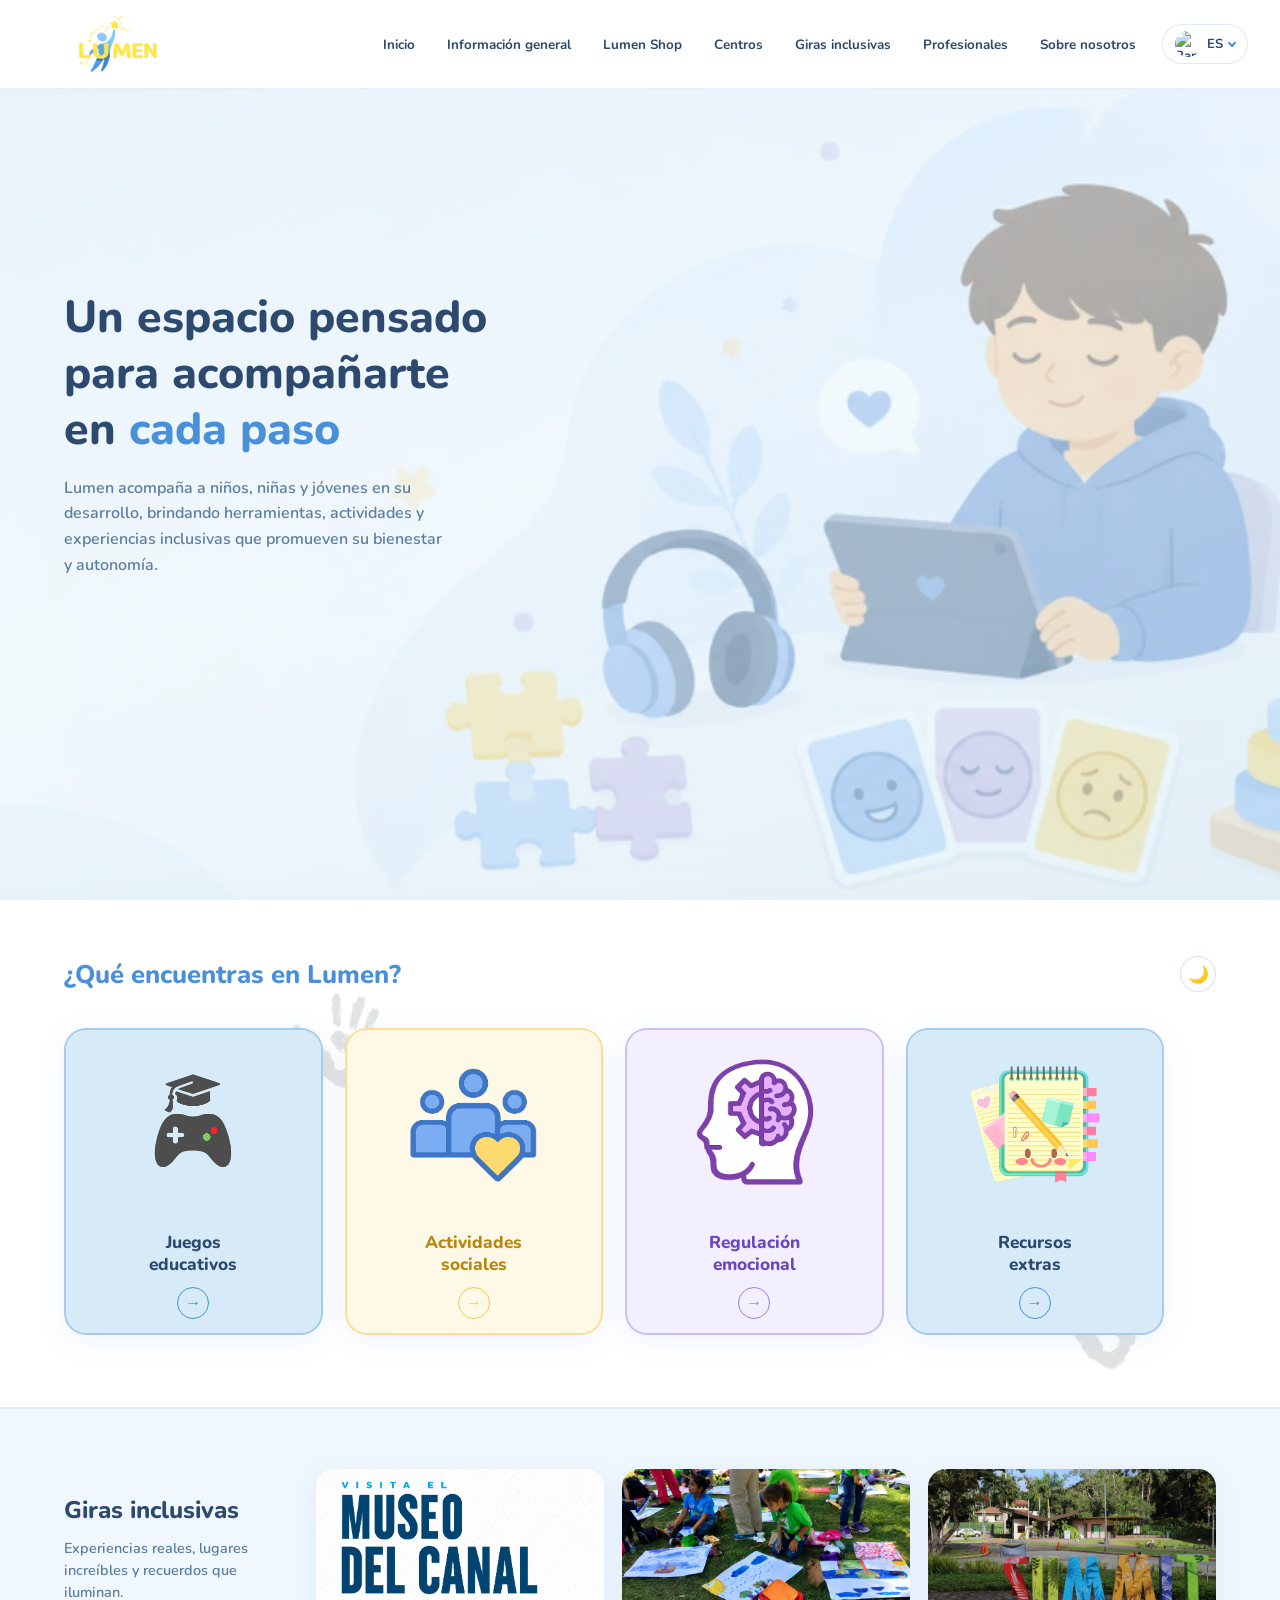
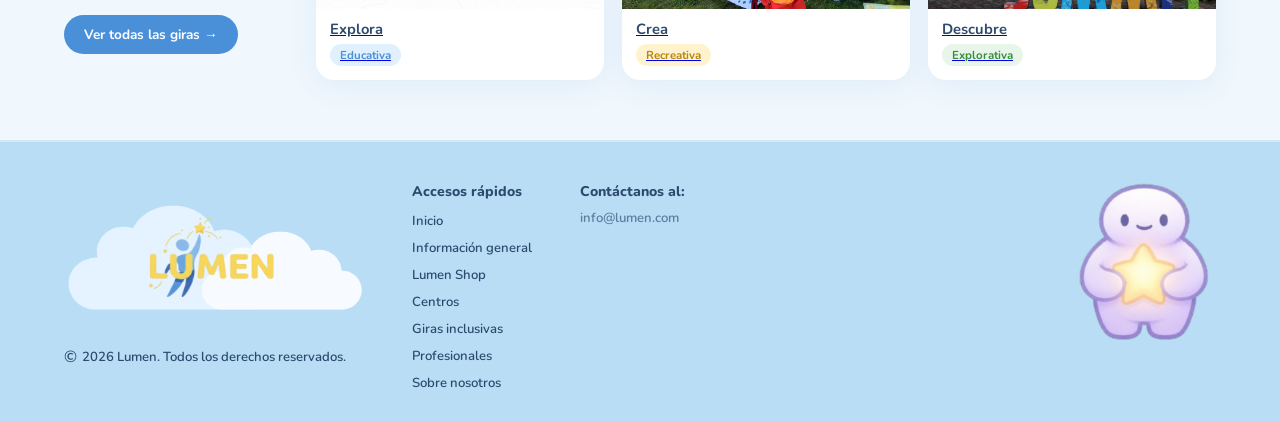
==== commit 90a832cc: "Refactor tour cards and remove shop section" ====
--- a/index.html
+++ b/index.html
@@ -41,26 +41,26 @@
           <button class="nav-btn" data-i18n="nav_info">Información general</button>
           <!-- Submenú de Información general -->
           <div class="nav-dropdown">
-            <a href="#" class="nav-drop-link" data-i18n="drop_autism">¿Qué es el autismo?</a>
-            <a href="#" class="nav-drop-link" data-i18n="drop_causes">Causas del autismo</a>
-            <a href="#" class="nav-drop-link" data-i18n="drop_levels">Niveles de autismo</a>
-            <a href="#" class="nav-drop-link" data-i18n="drop_signs">Señales de alerta</a>
-            <a href="#" class="nav-drop-link" data-i18n="drop_girls">Autismo en niñas y...</a>
-            <a href="#" class="nav-drop-link" data-i18n="drop_conditions">Condiciones asociadas...</a>
+            <a href="https://www.ugr.es/~pjara/D/Docen14/TR/index.htm" class="nav-drop-link" data-i18n="drop_autism">¿Qué es el autismo?</a>
+            <a href="https://www.ugr.es/~pjara/D/Docen14/TR/index.htm" class="nav-drop-link" data-i18n="drop_causes">Causas del autismo</a>
+            <a href="https://www.ugr.es/~pjara/D/Docen14/TR/index.htm" class="nav-drop-link" data-i18n="drop_levels">Niveles de autismo</a>
+            <a href="https://www.ugr.es/~pjara/D/Docen14/TR/index.htm" class="nav-drop-link" data-i18n="drop_signs">Señales de alerta</a>
+            <a href="https://www.ugr.es/~pjara/D/Docen14/TR/index.htm" class="nav-drop-link" data-i18n="drop_girls">Autismo en niñas y...</a>
+            <a href="https://www.ugr.es/~pjara/D/Docen14/TR/index.htm" class="nav-drop-link" data-i18n="drop_conditions">Condiciones asociadas...</a>
           </div>
         </div>
  
         <!-- Lumen Shop: enlace simple sin submenú -->
-        <a href="#" class="nav-btn" data-i18n="nav_shop">Lumen Shop</a>
+        <a href="https://www.ugr.es/~pjara/D/Docen14/TR/index.htm" class="nav-btn" data-i18n="nav_shop">Lumen Shop</a>
  
         <!-- Centros: enlace simple sin submenú -->
-        <a href="#" class="nav-btn" data-i18n="nav_centers">Centros</a>
+        <a href="https://www.ugr.es/~pjara/D/Docen14/TR/index.htm" class="nav-btn" data-i18n="nav_centers">Centros</a>
  
         <!-- Giras inclusivas: enlace simple sin submenú -->
-        <a href="#" class="nav-btn" data-i18n="nav_tours">Giras inclusivas</a>
+        <a href="https://www.ugr.es/~pjara/D/Docen14/TR/index.htm" class="nav-btn" data-i18n="nav_tours">Giras inclusivas</a>
  
         <!-- Profesionales: enlace simple sin submenú -->
-        <a href="#" class="nav-btn" data-i18n="nav_pros">Profesionales</a>
+        <a href="https://www.ugr.es/~pjara/D/Docen14/TR/index.htm" class="nav-btn" data-i18n="nav_pros">Profesionales</a>
  
         <!-- =====================================================
              SOBRE NOSOTROS – con dropdown
@@ -70,9 +70,9 @@
           <button class="nav-btn" data-i18n="nav_about">Sobre nosotros</button>
           <!-- Submenú de Sobre nosotros -->
           <div class="nav-dropdown">
-            <a href="#" class="nav-drop-link" data-i18n="drop_who">¿Quiénes somos?</a>
-            <a href="#" class="nav-drop-link" data-i18n="drop_mission">Misión y visión</a>
-            <a href="#" class="nav-drop-link" data-i18n="drop_contact">Contacto</a>
+            <a href="https://www.ugr.es/~pjara/D/Docen14/TR/index.htm" class="nav-drop-link" data-i18n="drop_who">¿Quiénes somos?</a>
+            <a href="https://www.ugr.es/~pjara/D/Docen14/TR/index.htm" class="nav-drop-link" data-i18n="drop_mission">Misión y visión</a>
+            <a href="https://www.ugr.es/~pjara/D/Docen14/TR/index.htm" class="nav-drop-link" data-i18n="drop_contact">Contacto</a>
           </div>
         </div>
  
@@ -160,7 +160,7 @@
     <div class="cards-grid">
  
       <!-- JUEGOS EDUCATIVOS -->
-      <a class="section-card card-blue" href="https://www.google.com">
+      <a class="section-card card-blue" href="https://www.ugr.es/~pjara/D/Docen14/TR/index.htm">
         <div class="card-img-area">
           <div class="card-img-placeholder">
             <img src="Imagenes/J.E.png" alt="Juegos educativos"/>
@@ -171,7 +171,7 @@
       </a>
  
       <!-- ACTIVIDADES SOCIALES -->
-      <a class="section-card card-yellow" href="#">
+      <a class="section-card card-yellow" href="https://www.ugr.es/~pjara/D/Docen14/TR/index.htm">
         <div class="card-img-area">
           <div class="card-img-placeholder">
             <img src="Imagenes/actividades sociales.png" alt="Actividades sociales"/>
@@ -182,7 +182,7 @@
       </a>
  
       <!-- REGULACIÓN EMOCIONAL -->
-      <a class="section-card card-purple" href="#">
+      <a class="section-card card-purple" href="https://www.ugr.es/~pjara/D/Docen14/TR/index.htm">
         <div class="card-img-area">
           <div class="card-img-placeholder">
             <img src="Imagenes/Re.E..png" alt="Regulación emocional"/>
@@ -193,7 +193,7 @@
       </a>
  
       <!-- RECURSOS EXTRAS -->
-      <a class="section-card card-blue" href="#">
+      <a class="section-card card-blue" href="https://www.ugr.es/~pjara/D/Docen14/TR/index.htm">
         <div class="card-img-area">
           <div class="card-img-placeholder">
             <img src="Imagenes/Recursos Extra.png" alt="Recursos extras"/>
@@ -209,17 +209,18 @@
   <!-- ==========================================
        TERCERA SECCIÓN – GIRAS INCLUSIVAS
   ========================================== -->
-  <section id="giras" class="tours-section" aria-labelledby="toursHeading">
+<section id="giras" class="tours-section" aria-labelledby="toursHeading">
  
     <div class="tours-left">
       <h2 class="tours-title" id="toursHeading" data-i18n="tours_title">Giras inclusivas</h2>
       <p class="tours-desc" data-i18n="tours_desc">Experiencias reales, lugares increíbles y recuerdos que iluminan.</p>
-      <a href="#" class="tours-btn" data-i18n="tours_btn">Ver todas las giras →</a>
+      <a href="https://www.ugr.es/~pjara/D/Docen14/TR/index.htm" class="tours-btn" data-i18n="tours_btn">Ver todas las giras →</a>
     </div>
  
     <div class="tours-cards">
  
-      <div class="tour-card">
+      <!-- Tarjeta 1: enlace al Museo del Canal -->
+      <a class="tour-card" href="#" target="_blank" rel="noopener">
         <div class="tour-img-wrap">
           <img src="Imagenes/MC.png" alt="Museo del Canal" class="tour-img"/>
         </div>
@@ -227,19 +228,21 @@
           <span data-i18n="tour1_name">Explora</span>
           <span class="tour-tag tour-tag-edu" data-i18n="tour1_tag">Educativa</span>
         </div>
-      </div>
- 
-      <div class="tour-card">
+      </a>
+ 
+      <!-- Tarjeta 2: enlace a Crea -->
+      <a class="tour-card" href="#" target="_blank" rel="noopener">
         <div class="tour-img-wrap">
-          <img src="Imagenes/Create.png" alt="Crea" class="tour-img" />
+          <img src="Imagenes/Create.png" alt="Crea" class="tour-img"/>
         </div>
         <div class="tour-card-label">
           <span data-i18n="tour2_name">Crea</span>
           <span class="tour-tag tour-tag-rec" data-i18n="tour2_tag">Recreativa</span>
         </div>
-      </div>
- 
-      <div class="tour-card">
+      </a>
+ 
+      <!-- Tarjeta 3: enlace a Descubre -->
+      <a class="tour-card" href="#" target="_blank" rel="noopener">
         <div class="tour-img-wrap">
           <img src="Imagenes/S.png" alt="Descubre" class="tour-img"/>
         </div>
@@ -247,52 +250,7 @@
           <span data-i18n="tour3_name">Descubre</span>
           <span class="tour-tag tour-tag-exp" data-i18n="tour3_tag">Explorativa</span>
         </div>
-      </div>
- 
-    </div>
-  </section>
- 
-  <!-- ==========================================
-       CUARTA SECCIÓN – LUMEN SHOP
-  ========================================== -->
-  <section id="shop" class="shop-section" aria-labelledby="shopHeading">
- 
-    <div class="shop-left">
-      <p class="shop-icon-label">🛒 <span data-i18n="shop_label">Lumen Shop</span></p>
-      <h2 class="shop-title" id="shopHeading" data-i18n="shop_title">Lumen Shop</h2>
-      <p class="shop-desc" data-i18n="shop_desc">Productos pensados para acompañar el bienestar emocional, sensorial y reforzar conocimientos.</p>
-      <a href="#" class="shop-btn" data-i18n="shop_btn">Ir a la tienda →</a>
-    </div>
- 
-    <div class="shop-products">
- 
-      <div class="product-card">
-        <div class="product-img-wrap">
-          <img src="Imagenes/Spinner.png" alt="Spinner Cromado" class="product-img"/>
-        </div>
-        <p class="product-name" data-i18n="prod1">Spinner<br>Cromado</p>
-      </div>
- 
-      <div class="product-card">
-        <div class="product-img-wrap">
-          <img src="Imagenes/Cubo.png" alt="Cubo Antiestres" class="product-img"/>
-        </div>
-        <p class="product-name" data-i18n="prod2">Cubo<br>Antiestres</p>
-      </div>
- 
-      <div class="product-card">
-        <div class="product-img-wrap">
-          <img src="Imagenes/POP.png" alt="Pop it Arcoiris" class="product-img"/>
-        </div>
-        <p class="product-name" data-i18n="prod3">Pop it<br>Arcoiris</p>
-      </div>
- 
-      <div class="product-card">
-        <div class="product-img-wrap">
-          <img src="Imagenes/Pelota.png" alt="Pelota Antiestres" class="product-img"/>
-        </div>
-        <p class="product-name" data-i18n="prod4">Pelota<br>Antiestres</p>
-      </div>
+      </a>
  
     </div>
   </section>
@@ -316,12 +274,12 @@
       <p class="footer-col-title" data-i18n="footer_access">Accesos rápidos</p>
       <ul>
         <li><a href="#" data-i18n="nav_home">Inicio</a></li>
-        <li><a href="#" data-i18n="nav_info">Información general</a></li>
-        <li><a href="#" data-i18n="nav_shop">Lumen Shop</a></li>
-        <li><a href="#" data-i18n="nav_centers">Centros</a></li>
-        <li><a href="#" data-i18n="nav_tours">Giras inclusivas</a></li>
-        <li><a href="#" data-i18n="nav_pros">Profesionales</a></li>
-        <li><a href="#" data-i18n="nav_about">Sobre nosotros</a></li>
+        <li><a href="https://www.ugr.es/~pjara/D/Docen14/TR/index.htm" data-i18n="nav_info">Información general</a></li>
+        <li><a href="https://www.ugr.es/~pjara/D/Docen14/TR/index.htm" data-i18n="nav_shop">Lumen Shop</a></li>
+        <li><a href="https://www.ugr.es/~pjara/D/Docen14/TR/index.htm" data-i18n="nav_centers">Centros</a></li>
+        <li><a href="https://www.ugr.es/~pjara/D/Docen14/TR/index.htm" data-i18n="nav_tours">Giras inclusivas</a></li>
+        <li><a href="https://www.ugr.es/~pjara/D/Docen14/TR/index.htm" data-i18n="nav_pros">Profesionales</a></li>
+        <li><a href="https://www.ugr.es/~pjara/D/Docen14/TR/index.htm" data-i18n="nav_about">Sobre nosotros</a></li>
       </ul>
     </div>
  
--- a/styles2.css
+++ b/styles2.css
@@ -1081,7 +1081,11 @@
 .sections-wrapper {
   border-bottom: 2px solid var(--nav-border);
 }
-
 .tours-section {
   border-bottom: 2px solid var(--nav-border);
-}+}
+/* hace que el cursor cambie en las partes de explora crea y descubre*/
+css.tour-card {
+  text-decoration: none;
+  cursor: pointer;
+}
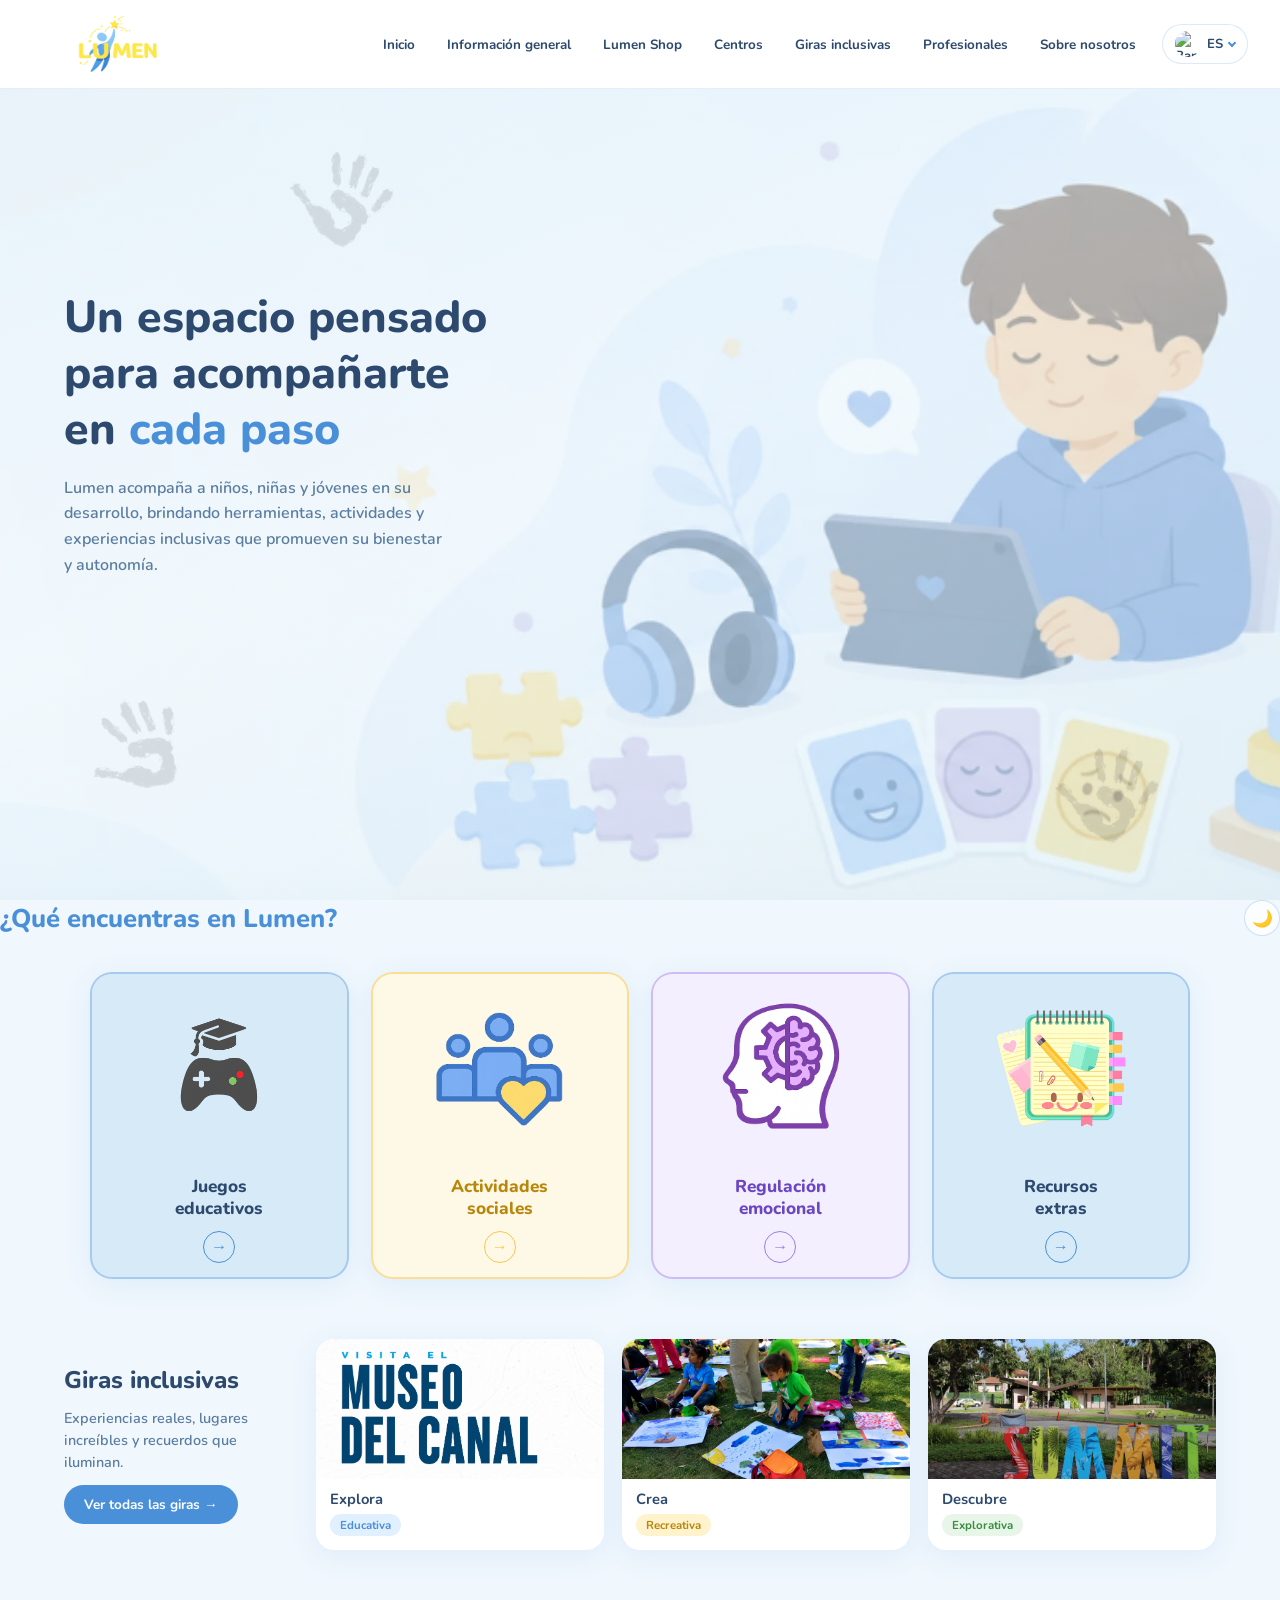
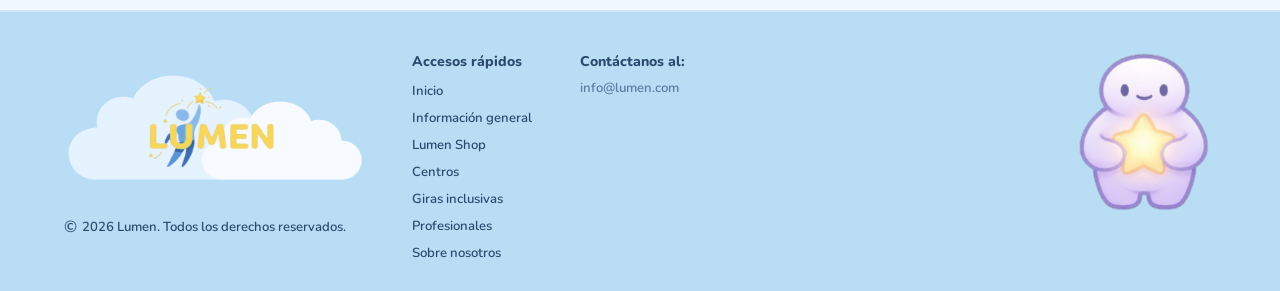
==== commit 7c5b77e3: "Rename section class for better structure" ====
--- a/index.html
+++ b/index.html
@@ -131,7 +131,7 @@
   <!-- ==========================================
        SEGUNDA SECCIÓN – ¿QUÉ ENCUENTRAS EN LUMEN?
   ========================================== -->
-  <section class="sections-wrapper" aria-labelledby="sectionsHeading">
+  <section class="section2-head" aria-labelledby="sectionsHeading">
  
     <!-- Botón de tema reubicado aquí, reemplaza el badge "Modo Guiado" -->
     <div class="sections-header">
--- a/styles2.css
+++ b/styles2.css
@@ -604,11 +604,16 @@
 /* Grid de 4 tarjetas */
 .cards-grid {
   display: grid;
-  grid-template-columns: repeat(4, 1fr);;
+  grid-template-columns: repeat(4, 1fr);
   gap: 22px;
   max-width: 1100px;
-  position: relative;
+  margin: 0 auto;  /* Esto centra el grid horizontalmente */
   z-index: 1;
+}
+.sections-wrapper {
+  display: flex;
+  flex-direction: column;
+  align-items: center;
 }
  
 /* Base de cada tarjeta (es un enlace <a>) */
@@ -839,6 +844,7 @@
   background: var(--bg-card);
   box-shadow: var(--shadow-card);
   transition: transform var(--transition), box-shadow var(--transition);
+  text-decoration: none;
 }
  
 .tour-card:hover {
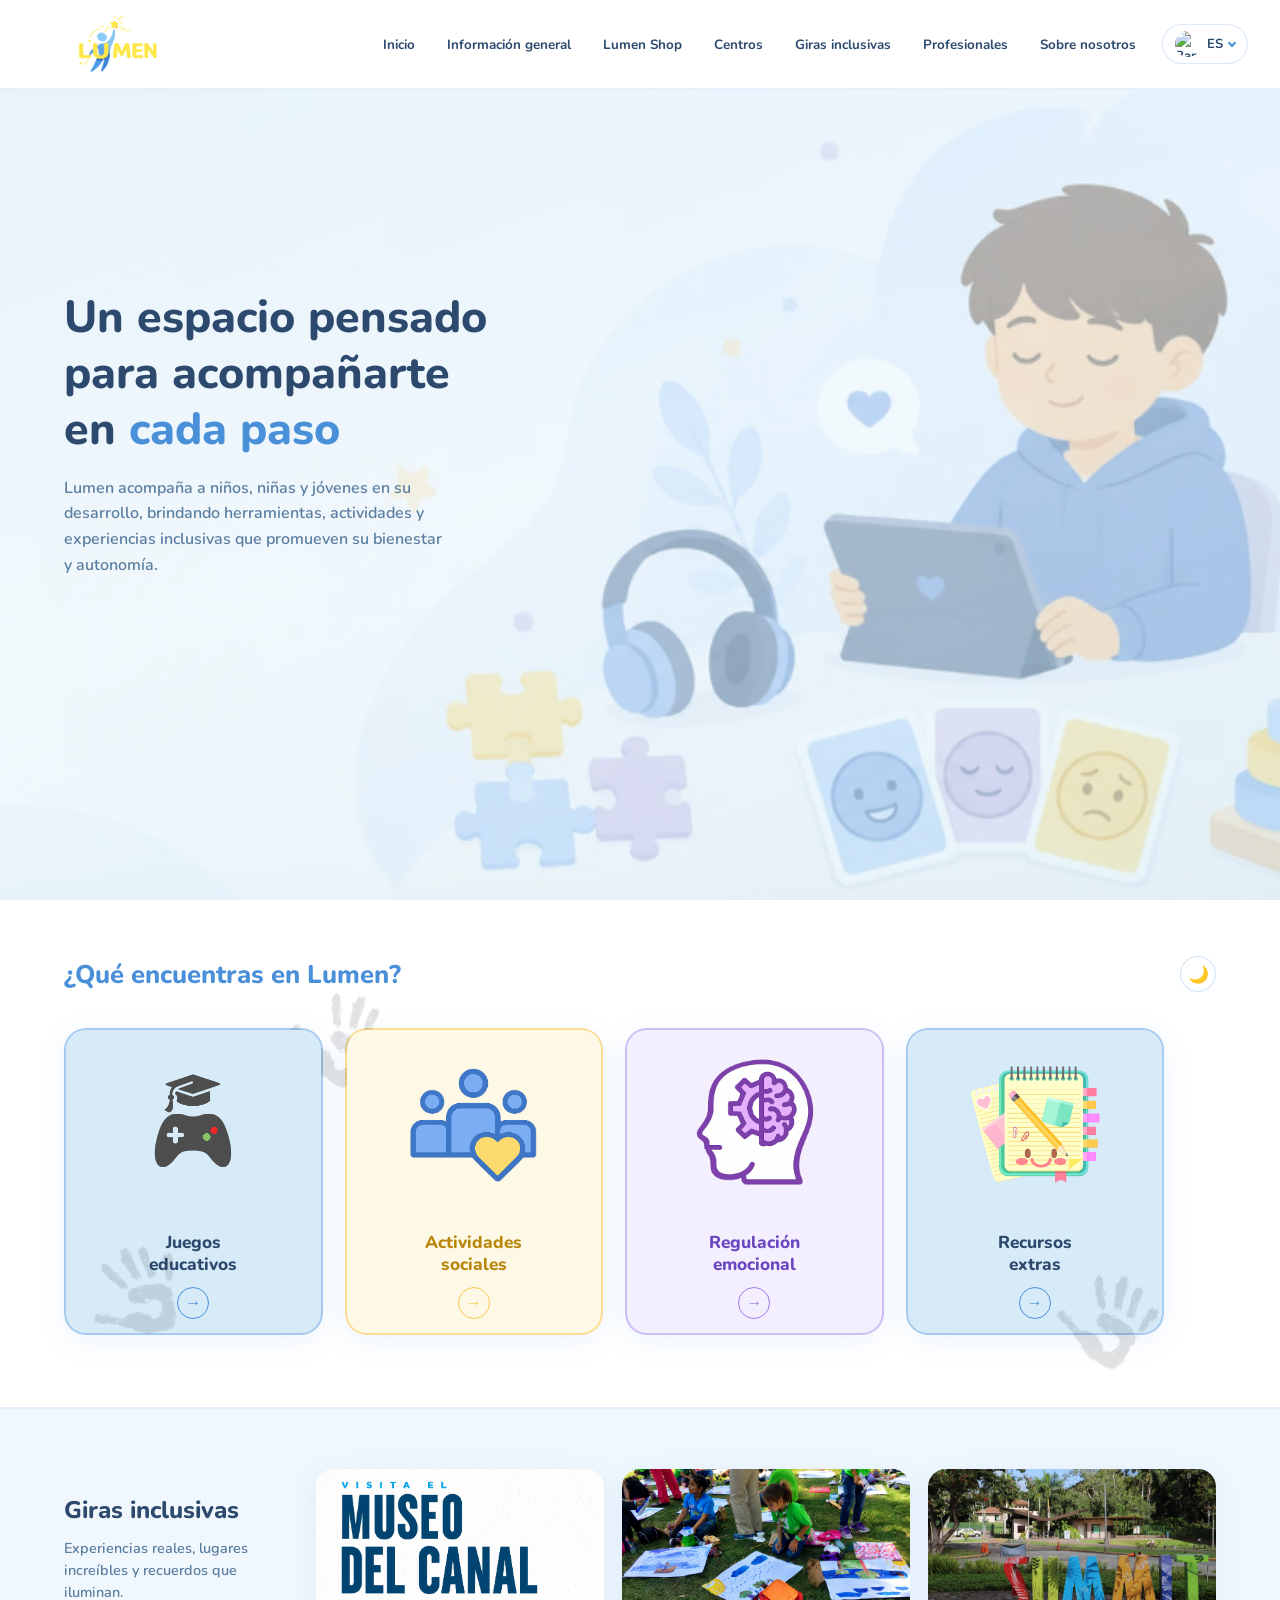
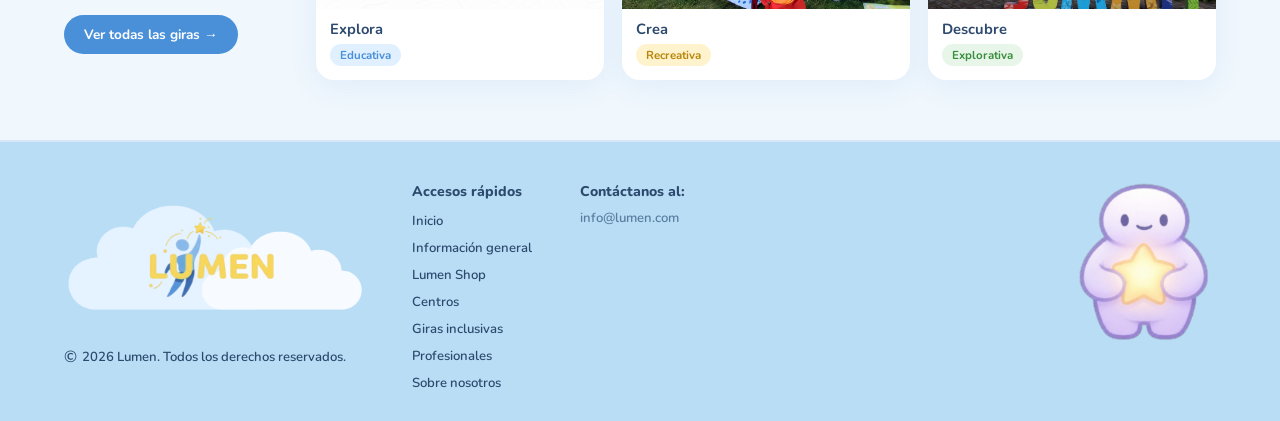
==== commit 9ad686df: "Update index.html" ====
--- a/index.html
+++ b/index.html
@@ -131,7 +131,7 @@
   <!-- ==========================================
        SEGUNDA SECCIÓN – ¿QUÉ ENCUENTRAS EN LUMEN?
   ========================================== -->
-  <section class="section2-head" aria-labelledby="sectionsHeading">
+  <section class="sections-wrapper" aria-labelledby="sectionsHeading">
  
     <!-- Botón de tema reubicado aquí, reemplaza el badge "Modo Guiado" -->
     <div class="sections-header">
--- a/styles2.css
+++ b/styles2.css
@@ -535,6 +535,7 @@
   position: relative;
   overflow: hidden;
   transition: background .3s ease;
+  isolation: isolate;
 }
  
 /* Cabecera: título y badge en la misma fila */
@@ -603,17 +604,13 @@
 
 /* Grid de 4 tarjetas */
 .cards-grid {
-  display: grid;
-  grid-template-columns: repeat(4, 1fr);
-  gap: 22px;
-  max-width: 1100px;
-  margin: 0 auto;  /* Esto centra el grid horizontalmente */
-  z-index: 1;
-}
-.sections-wrapper {
-  display: flex;
-  flex-direction: column;
-  align-items: center;
+display: grid;
+grid-template-columns: repeat(4, 1fr);;
+gap: 22px;
+max-width: 3000px;
+width: 1100px;
+position: center;
+z-index: 1;
 }
  
 /* Base de cada tarjeta (es un enlace <a>) */
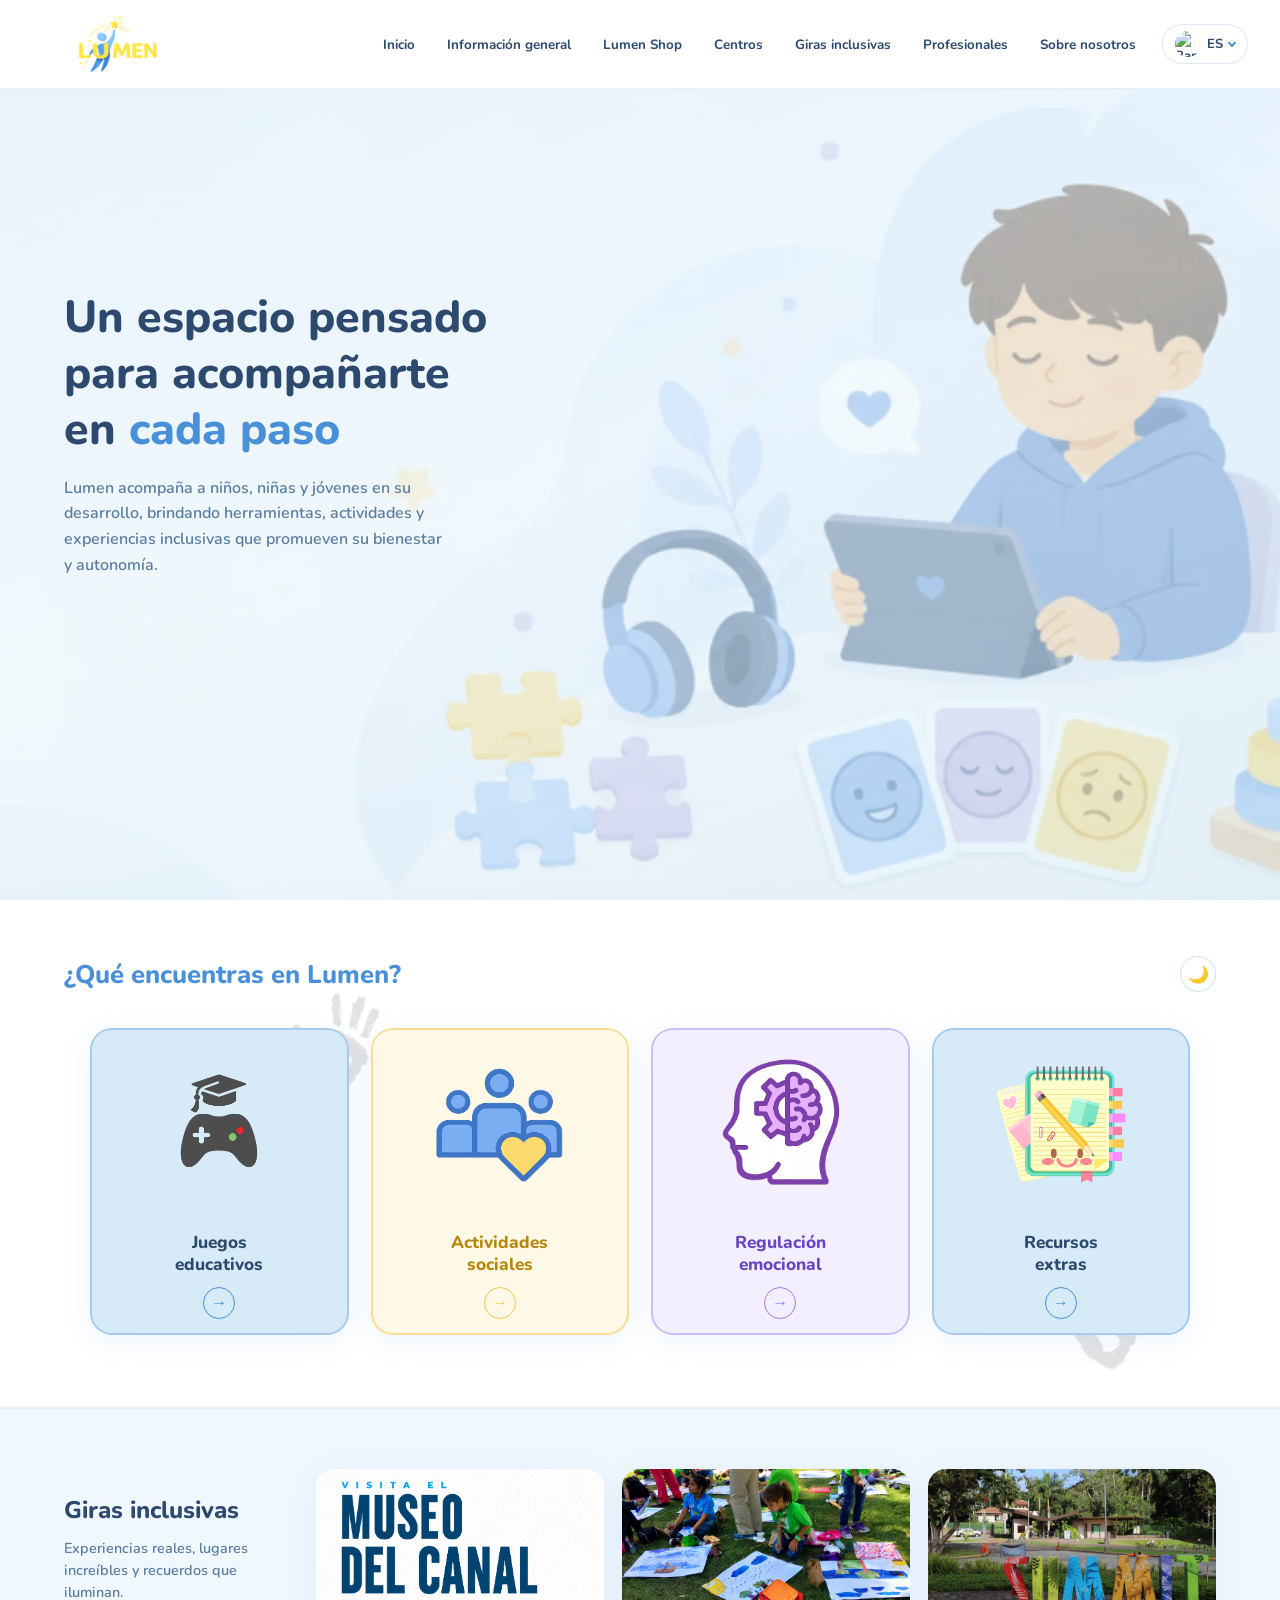
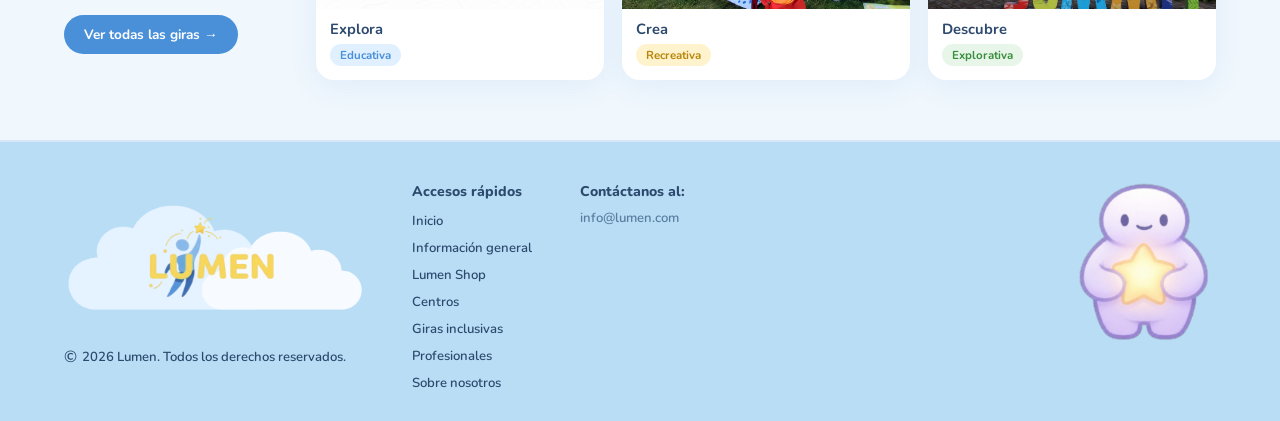
==== commit 1df3e511: "Update index.html" ====
--- a/index.html
+++ b/index.html
@@ -31,7 +31,7 @@
       <div class="nav-links">
  
         <!-- Inicio -->
-        <a href="#" class="nav-btn" data-i18n="nav_inicio">Inicio</a>
+        <a href="index.html" class="nav-btn" data-i18n="nav_inicio">Inicio</a>
  
         <!-- =====================================================
              INFORMACIÓN GENERAL – con dropdown
@@ -160,7 +160,7 @@
     <div class="cards-grid">
  
       <!-- JUEGOS EDUCATIVOS -->
-      <a class="section-card card-blue" href="https://www.ugr.es/~pjara/D/Docen14/TR/index.htm">
+      <a class="section-card card-blue" href="juegos.html">
         <div class="card-img-area">
           <div class="card-img-placeholder">
             <img src="Imagenes/J.E.png" alt="Juegos educativos"/>
--- a/styles2.css
+++ b/styles2.css
@@ -535,7 +535,6 @@
   position: relative;
   overflow: hidden;
   transition: background .3s ease;
-  isolation: isolate;
 }
  
 /* Cabecera: título y badge en la misma fila */
@@ -604,15 +603,15 @@
 
 /* Grid de 4 tarjetas */
 .cards-grid {
-display: grid;
-grid-template-columns: repeat(4, 1fr);;
-gap: 22px;
-max-width: 3000px;
-width: 1100px;
-position: center;
-z-index: 1;
-}
- 
+  display: grid;
+  grid-template-columns: repeat(4, 1fr);;
+  gap: 22px;
+  max-width: 1100px;
+  position: relative;
+  z-index: 1;
+  margin: 0 auto;
+}
+
 /* Base de cada tarjeta (es un enlace <a>) */
 .section-card {
   background: var(--bg-card);
@@ -841,7 +840,6 @@
   background: var(--bg-card);
   box-shadow: var(--shadow-card);
   transition: transform var(--transition), box-shadow var(--transition);
-  text-decoration: none;
 }
  
 .tour-card:hover {
@@ -1084,11 +1082,12 @@
 .sections-wrapper {
   border-bottom: 2px solid var(--nav-border);
 }
+
 .tours-section {
   border-bottom: 2px solid var(--nav-border);
 }
 /* hace que el cursor cambie en las partes de explora crea y descubre*/
-css.tour-card {
+.tour-card {
   text-decoration: none;
   cursor: pointer;
 }
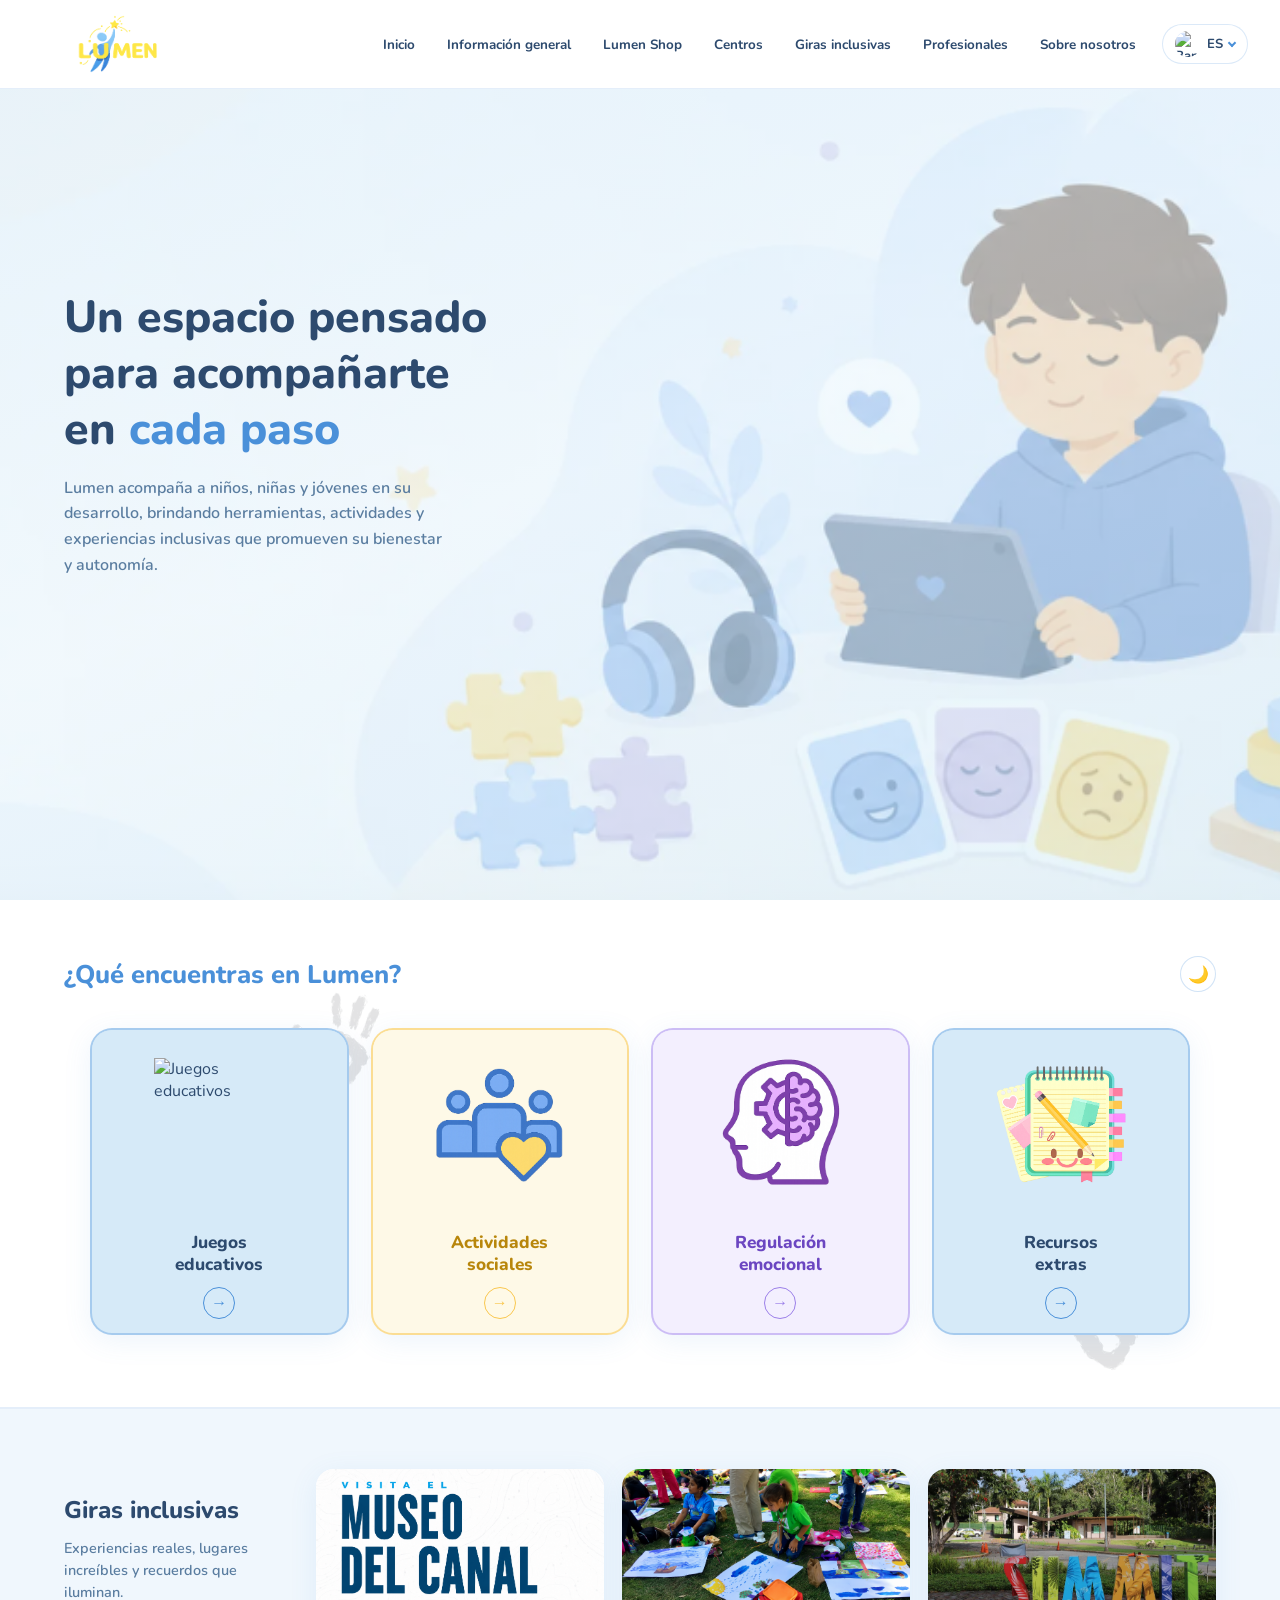
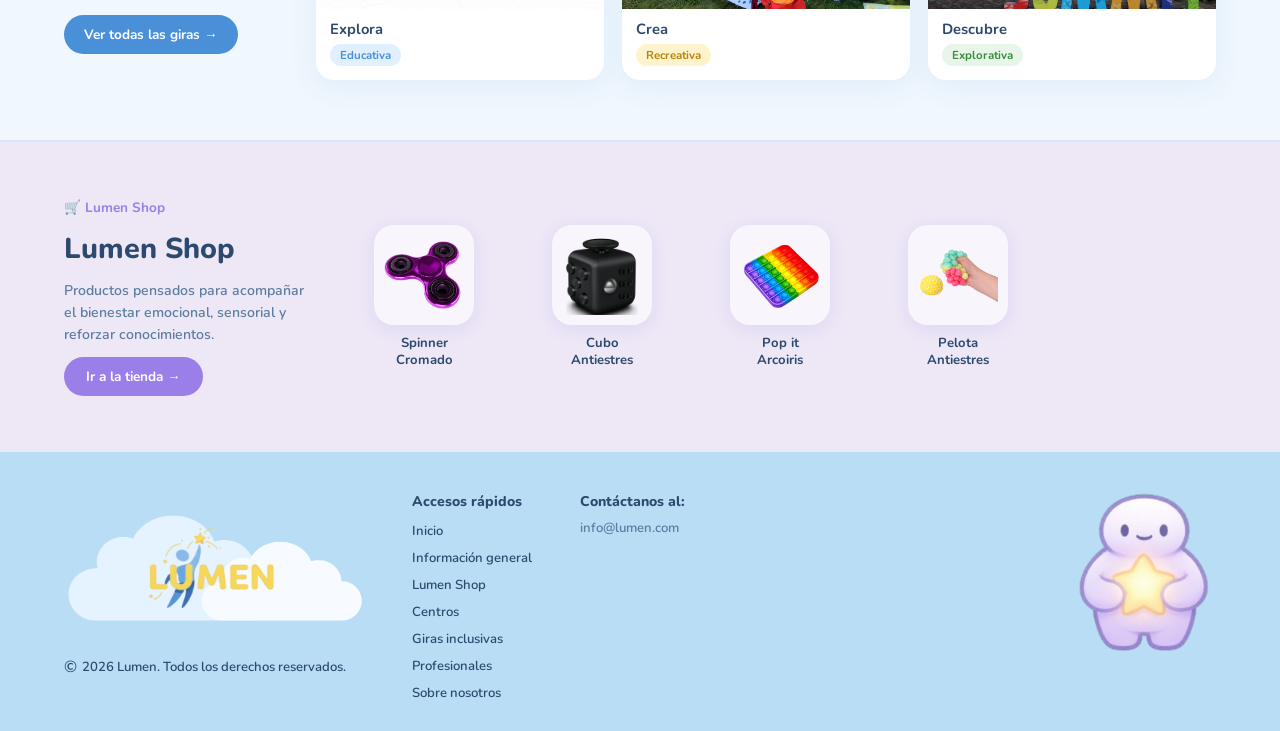
==== commit c167647e: "Se agrega section Lumen Shop" ====
--- a/index.html
+++ b/index.html
@@ -31,7 +31,7 @@
       <div class="nav-links">
  
         <!-- Inicio -->
-        <a href="index.html" class="nav-btn" data-i18n="nav_inicio">Inicio</a>
+        <a href="#" class="nav-btn" data-i18n="nav_inicio">Inicio</a>
  
         <!-- =====================================================
              INFORMACIÓN GENERAL – con dropdown
@@ -41,26 +41,26 @@
           <button class="nav-btn" data-i18n="nav_info">Información general</button>
           <!-- Submenú de Información general -->
           <div class="nav-dropdown">
-            <a href="https://www.ugr.es/~pjara/D/Docen14/TR/index.htm" class="nav-drop-link" data-i18n="drop_autism">¿Qué es el autismo?</a>
-            <a href="https://www.ugr.es/~pjara/D/Docen14/TR/index.htm" class="nav-drop-link" data-i18n="drop_causes">Causas del autismo</a>
-            <a href="https://www.ugr.es/~pjara/D/Docen14/TR/index.htm" class="nav-drop-link" data-i18n="drop_levels">Niveles de autismo</a>
-            <a href="https://www.ugr.es/~pjara/D/Docen14/TR/index.htm" class="nav-drop-link" data-i18n="drop_signs">Señales de alerta</a>
-            <a href="https://www.ugr.es/~pjara/D/Docen14/TR/index.htm" class="nav-drop-link" data-i18n="drop_girls">Autismo en niñas y...</a>
-            <a href="https://www.ugr.es/~pjara/D/Docen14/TR/index.htm" class="nav-drop-link" data-i18n="drop_conditions">Condiciones asociadas...</a>
+            <a href="#" class="nav-drop-link" data-i18n="drop_autism">¿Qué es el autismo?</a>
+            <a href="#" class="nav-drop-link" data-i18n="drop_causes">Causas del autismo</a>
+            <a href="#" class="nav-drop-link" data-i18n="drop_levels">Niveles de autismo</a>
+            <a href="#" class="nav-drop-link" data-i18n="drop_signs">Señales de alerta</a>
+            <a href="#" class="nav-drop-link" data-i18n="drop_girls">Autismo en niñas y...</a>
+            <a href="#" class="nav-drop-link" data-i18n="drop_conditions">Condiciones asociadas...</a>
           </div>
         </div>
  
         <!-- Lumen Shop: enlace simple sin submenú -->
-        <a href="https://www.ugr.es/~pjara/D/Docen14/TR/index.htm" class="nav-btn" data-i18n="nav_shop">Lumen Shop</a>
+        <a href="#" class="nav-btn" data-i18n="nav_shop">Lumen Shop</a>
  
         <!-- Centros: enlace simple sin submenú -->
-        <a href="https://www.ugr.es/~pjara/D/Docen14/TR/index.htm" class="nav-btn" data-i18n="nav_centers">Centros</a>
+        <a href="#" class="nav-btn" data-i18n="nav_centers">Centros</a>
  
         <!-- Giras inclusivas: enlace simple sin submenú -->
-        <a href="https://www.ugr.es/~pjara/D/Docen14/TR/index.htm" class="nav-btn" data-i18n="nav_tours">Giras inclusivas</a>
+        <a href="#" class="nav-btn" data-i18n="nav_tours">Giras inclusivas</a>
  
         <!-- Profesionales: enlace simple sin submenú -->
-        <a href="https://www.ugr.es/~pjara/D/Docen14/TR/index.htm" class="nav-btn" data-i18n="nav_pros">Profesionales</a>
+        <a href="#" class="nav-btn" data-i18n="nav_pros">Profesionales</a>
  
         <!-- =====================================================
              SOBRE NOSOTROS – con dropdown
@@ -70,9 +70,9 @@
           <button class="nav-btn" data-i18n="nav_about">Sobre nosotros</button>
           <!-- Submenú de Sobre nosotros -->
           <div class="nav-dropdown">
-            <a href="https://www.ugr.es/~pjara/D/Docen14/TR/index.htm" class="nav-drop-link" data-i18n="drop_who">¿Quiénes somos?</a>
-            <a href="https://www.ugr.es/~pjara/D/Docen14/TR/index.htm" class="nav-drop-link" data-i18n="drop_mission">Misión y visión</a>
-            <a href="https://www.ugr.es/~pjara/D/Docen14/TR/index.htm" class="nav-drop-link" data-i18n="drop_contact">Contacto</a>
+            <a href="#" class="nav-drop-link" data-i18n="drop_who">¿Quiénes somos?</a>
+            <a href="#" class="nav-drop-link" data-i18n="drop_mission">Misión y visión</a>
+            <a href="#" class="nav-drop-link" data-i18n="drop_contact">Contacto</a>
           </div>
         </div>
  
@@ -171,7 +171,7 @@
       </a>
  
       <!-- ACTIVIDADES SOCIALES -->
-      <a class="section-card card-yellow" href="https://www.ugr.es/~pjara/D/Docen14/TR/index.htm">
+      <a class="section-card card-yellow" href="#">
         <div class="card-img-area">
           <div class="card-img-placeholder">
             <img src="Imagenes/actividades sociales.png" alt="Actividades sociales"/>
@@ -182,7 +182,7 @@
       </a>
  
       <!-- REGULACIÓN EMOCIONAL -->
-      <a class="section-card card-purple" href="https://www.ugr.es/~pjara/D/Docen14/TR/index.htm">
+      <a class="section-card card-purple" href="#">
         <div class="card-img-area">
           <div class="card-img-placeholder">
             <img src="Imagenes/Re.E..png" alt="Regulación emocional"/>
@@ -193,7 +193,7 @@
       </a>
  
       <!-- RECURSOS EXTRAS -->
-      <a class="section-card card-blue" href="https://www.ugr.es/~pjara/D/Docen14/TR/index.htm">
+      <a class="section-card card-blue" href="#">
         <div class="card-img-area">
           <div class="card-img-placeholder">
             <img src="Imagenes/Recursos Extra.png" alt="Recursos extras"/>
@@ -209,18 +209,17 @@
   <!-- ==========================================
        TERCERA SECCIÓN – GIRAS INCLUSIVAS
   ========================================== -->
-<section id="giras" class="tours-section" aria-labelledby="toursHeading">
+  <section id="giras" class="tours-section" aria-labelledby="toursHeading">
  
     <div class="tours-left">
       <h2 class="tours-title" id="toursHeading" data-i18n="tours_title">Giras inclusivas</h2>
       <p class="tours-desc" data-i18n="tours_desc">Experiencias reales, lugares increíbles y recuerdos que iluminan.</p>
-      <a href="https://www.ugr.es/~pjara/D/Docen14/TR/index.htm" class="tours-btn" data-i18n="tours_btn">Ver todas las giras →</a>
+      <a href="#" class="tours-btn" data-i18n="tours_btn">Ver todas las giras →</a>
     </div>
  
     <div class="tours-cards">
  
-      <!-- Tarjeta 1: enlace al Museo del Canal -->
-      <a class="tour-card" href="#" target="_blank" rel="noopener">
+      <div class="tour-card">
         <div class="tour-img-wrap">
           <img src="Imagenes/MC.png" alt="Museo del Canal" class="tour-img"/>
         </div>
@@ -228,21 +227,19 @@
           <span data-i18n="tour1_name">Explora</span>
           <span class="tour-tag tour-tag-edu" data-i18n="tour1_tag">Educativa</span>
         </div>
-      </a>
- 
-      <!-- Tarjeta 2: enlace a Crea -->
-      <a class="tour-card" href="#" target="_blank" rel="noopener">
+      </div>
+ 
+      <div class="tour-card">
         <div class="tour-img-wrap">
-          <img src="Imagenes/Create.png" alt="Crea" class="tour-img"/>
+          <img src="Imagenes/Create.png" alt="Crea" class="tour-img" />
         </div>
         <div class="tour-card-label">
           <span data-i18n="tour2_name">Crea</span>
           <span class="tour-tag tour-tag-rec" data-i18n="tour2_tag">Recreativa</span>
         </div>
-      </a>
- 
-      <!-- Tarjeta 3: enlace a Descubre -->
-      <a class="tour-card" href="#" target="_blank" rel="noopener">
+      </div>
+ 
+      <div class="tour-card">
         <div class="tour-img-wrap">
           <img src="Imagenes/S.png" alt="Descubre" class="tour-img"/>
         </div>
@@ -250,7 +247,52 @@
           <span data-i18n="tour3_name">Descubre</span>
           <span class="tour-tag tour-tag-exp" data-i18n="tour3_tag">Explorativa</span>
         </div>
-      </a>
+      </div>
+ 
+    </div>
+  </section>
+ 
+  <!-- ==========================================
+       CUARTA SECCIÓN – LUMEN SHOP
+  ========================================== -->
+  <section id="shop" class="shop-section" aria-labelledby="shopHeading">
+ 
+    <div class="shop-left">
+      <p class="shop-icon-label">🛒 <span data-i18n="shop_label">Lumen Shop</span></p>
+      <h2 class="shop-title" id="shopHeading" data-i18n="shop_title">Lumen Shop</h2>
+      <p class="shop-desc" data-i18n="shop_desc">Productos pensados para acompañar el bienestar emocional, sensorial y reforzar conocimientos.</p>
+      <a href="#" class="shop-btn" data-i18n="shop_btn">Ir a la tienda →</a>
+    </div>
+ 
+    <div class="shop-products">
+ 
+      <div class="product-card">
+        <div class="product-img-wrap">
+          <img src="Imagenes/Spinner.png" alt="Spinner Cromado" class="product-img"/>
+        </div>
+        <p class="product-name" data-i18n="prod1">Spinner<br>Cromado</p>
+      </div>
+ 
+      <div class="product-card">
+        <div class="product-img-wrap">
+          <img src="Imagenes/Cubo.png" alt="Cubo Antiestres" class="product-img"/>
+        </div>
+        <p class="product-name" data-i18n="prod2">Cubo<br>Antiestres</p>
+      </div>
+ 
+      <div class="product-card">
+        <div class="product-img-wrap">
+          <img src="Imagenes/POP.png" alt="Pop it Arcoiris" class="product-img"/>
+        </div>
+        <p class="product-name" data-i18n="prod3">Pop it<br>Arcoiris</p>
+      </div>
+ 
+      <div class="product-card">
+        <div class="product-img-wrap">
+          <img src="Imagenes/Pelota.png" alt="Pelota Antiestres" class="product-img"/>
+        </div>
+        <p class="product-name" data-i18n="prod4">Pelota<br>Antiestres</p>
+      </div>
  
     </div>
   </section>
@@ -274,12 +316,12 @@
       <p class="footer-col-title" data-i18n="footer_access">Accesos rápidos</p>
       <ul>
         <li><a href="#" data-i18n="nav_home">Inicio</a></li>
-        <li><a href="https://www.ugr.es/~pjara/D/Docen14/TR/index.htm" data-i18n="nav_info">Información general</a></li>
-        <li><a href="https://www.ugr.es/~pjara/D/Docen14/TR/index.htm" data-i18n="nav_shop">Lumen Shop</a></li>
-        <li><a href="https://www.ugr.es/~pjara/D/Docen14/TR/index.htm" data-i18n="nav_centers">Centros</a></li>
-        <li><a href="https://www.ugr.es/~pjara/D/Docen14/TR/index.htm" data-i18n="nav_tours">Giras inclusivas</a></li>
-        <li><a href="https://www.ugr.es/~pjara/D/Docen14/TR/index.htm" data-i18n="nav_pros">Profesionales</a></li>
-        <li><a href="https://www.ugr.es/~pjara/D/Docen14/TR/index.htm" data-i18n="nav_about">Sobre nosotros</a></li>
+        <li><a href="#" data-i18n="nav_info">Información general</a></li>
+        <li><a href="#" data-i18n="nav_shop">Lumen Shop</a></li>
+        <li><a href="#" data-i18n="nav_centers">Centros</a></li>
+        <li><a href="#" data-i18n="nav_tours">Giras inclusivas</a></li>
+        <li><a href="#" data-i18n="nav_pros">Profesionales</a></li>
+        <li><a href="#" data-i18n="nav_about">Sobre nosotros</a></li>
       </ul>
     </div>
  
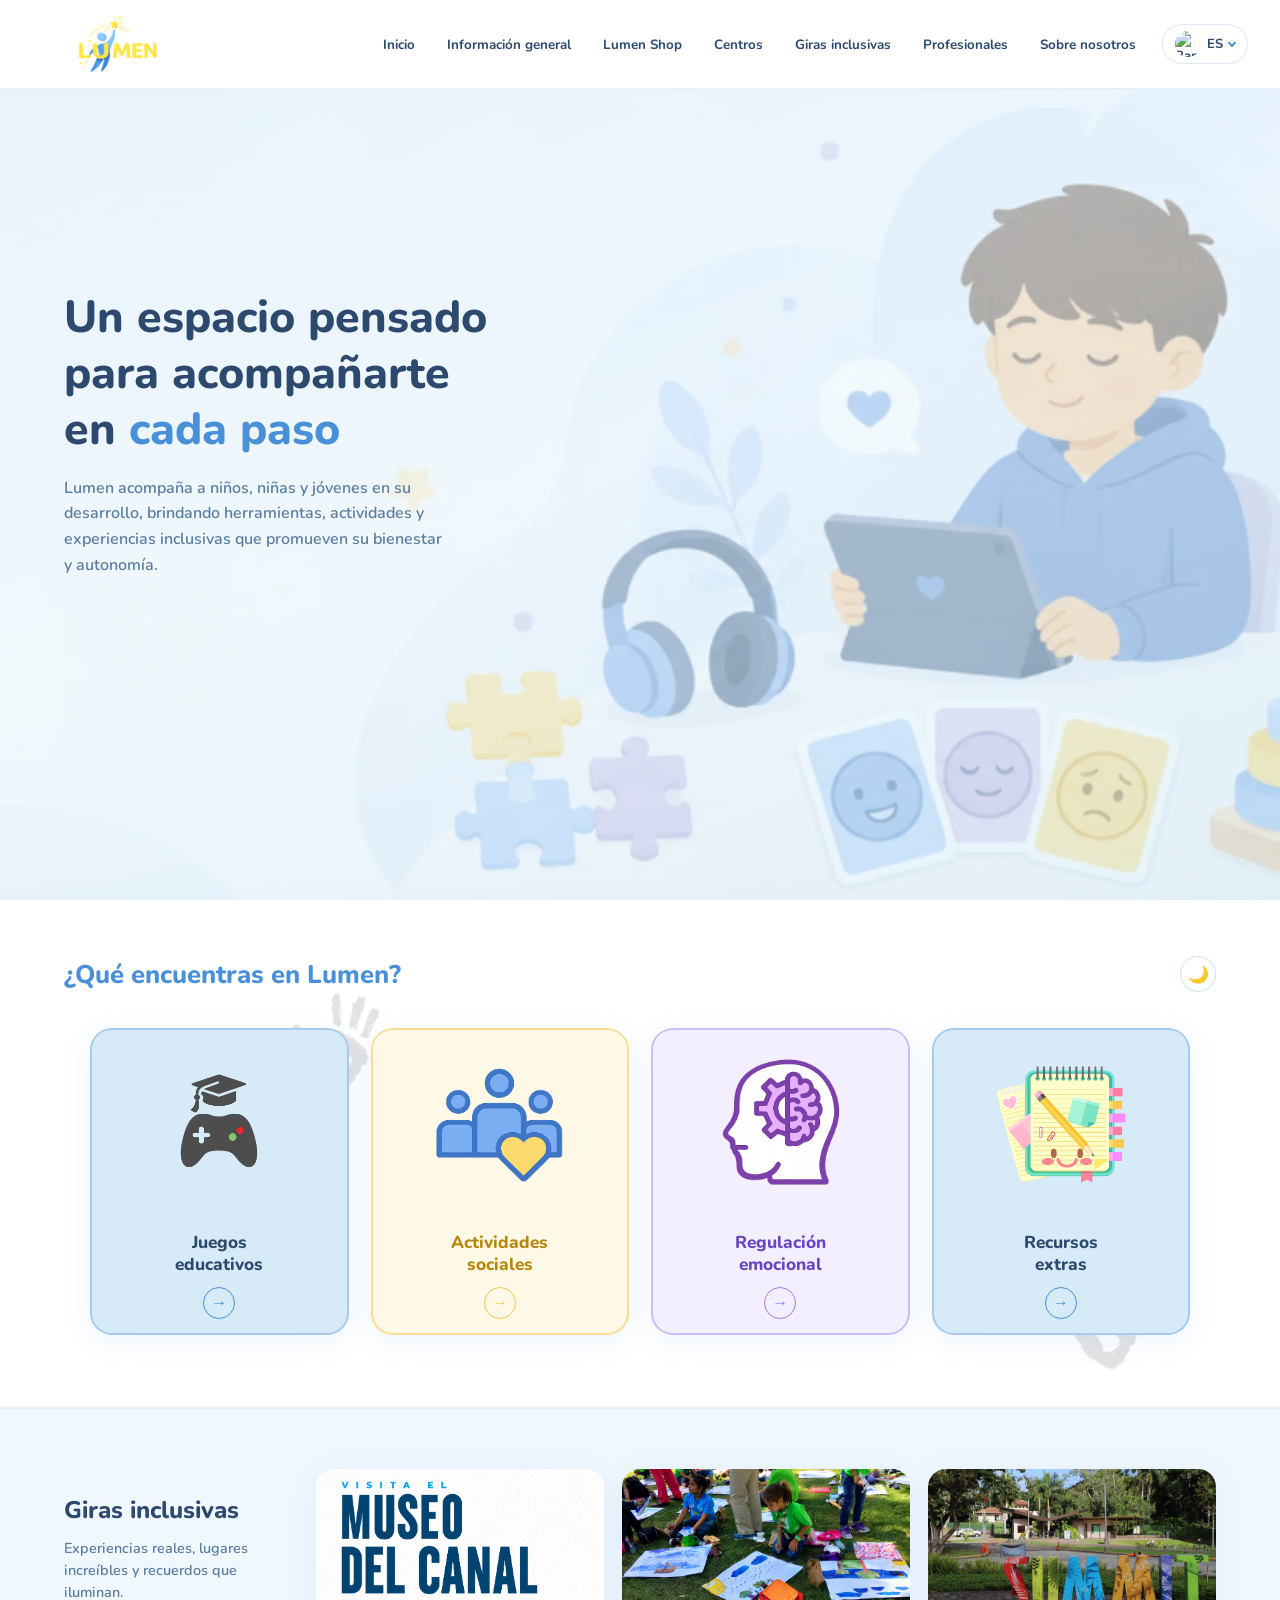
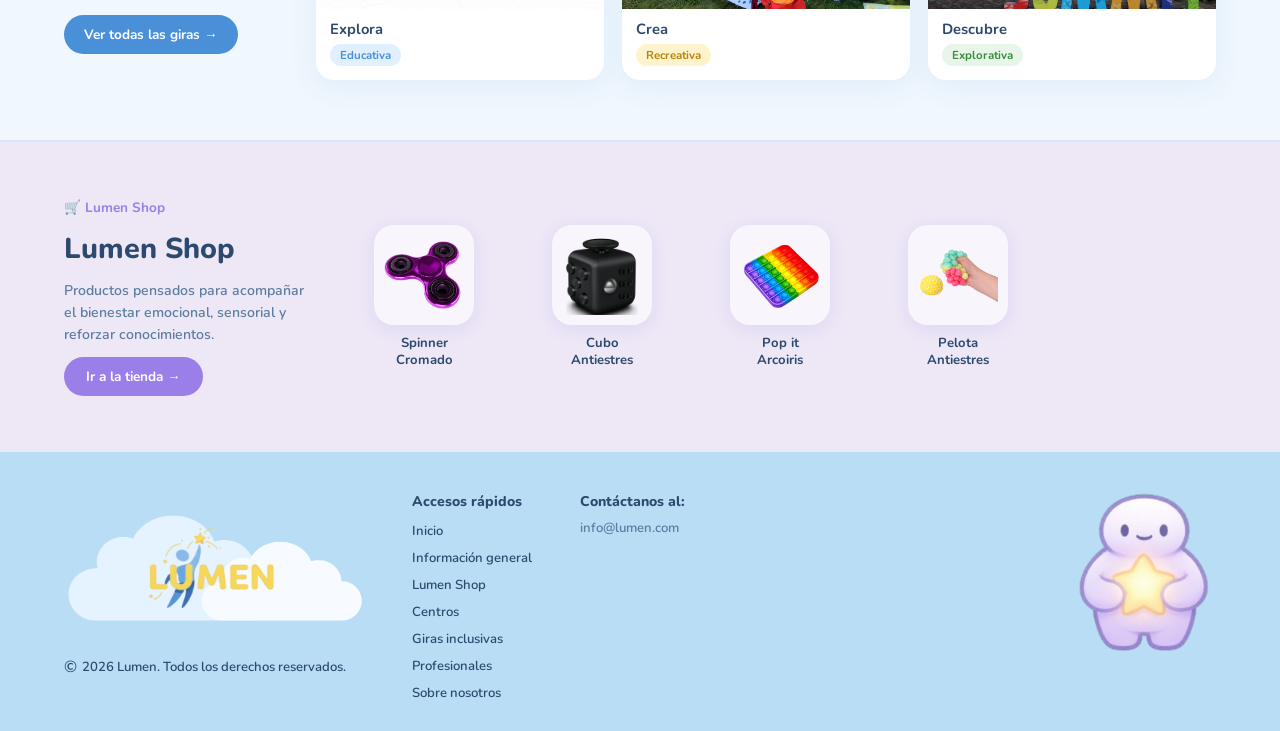
==== commit c2858c2e: "cambio en la linea 34 para vincular el tipo de dato i18n de el home a el js" ====
--- a/index.html
+++ b/index.html
@@ -31,7 +31,7 @@
       <div class="nav-links">
  
         <!-- Inicio -->
-        <a href="#" class="nav-btn" data-i18n="nav_inicio">Inicio</a>
+        <a href="#" class="nav-btn" data-i18n="nav_home">Inicio</a>
  
         <!-- =====================================================
              INFORMACIÓN GENERAL – con dropdown
